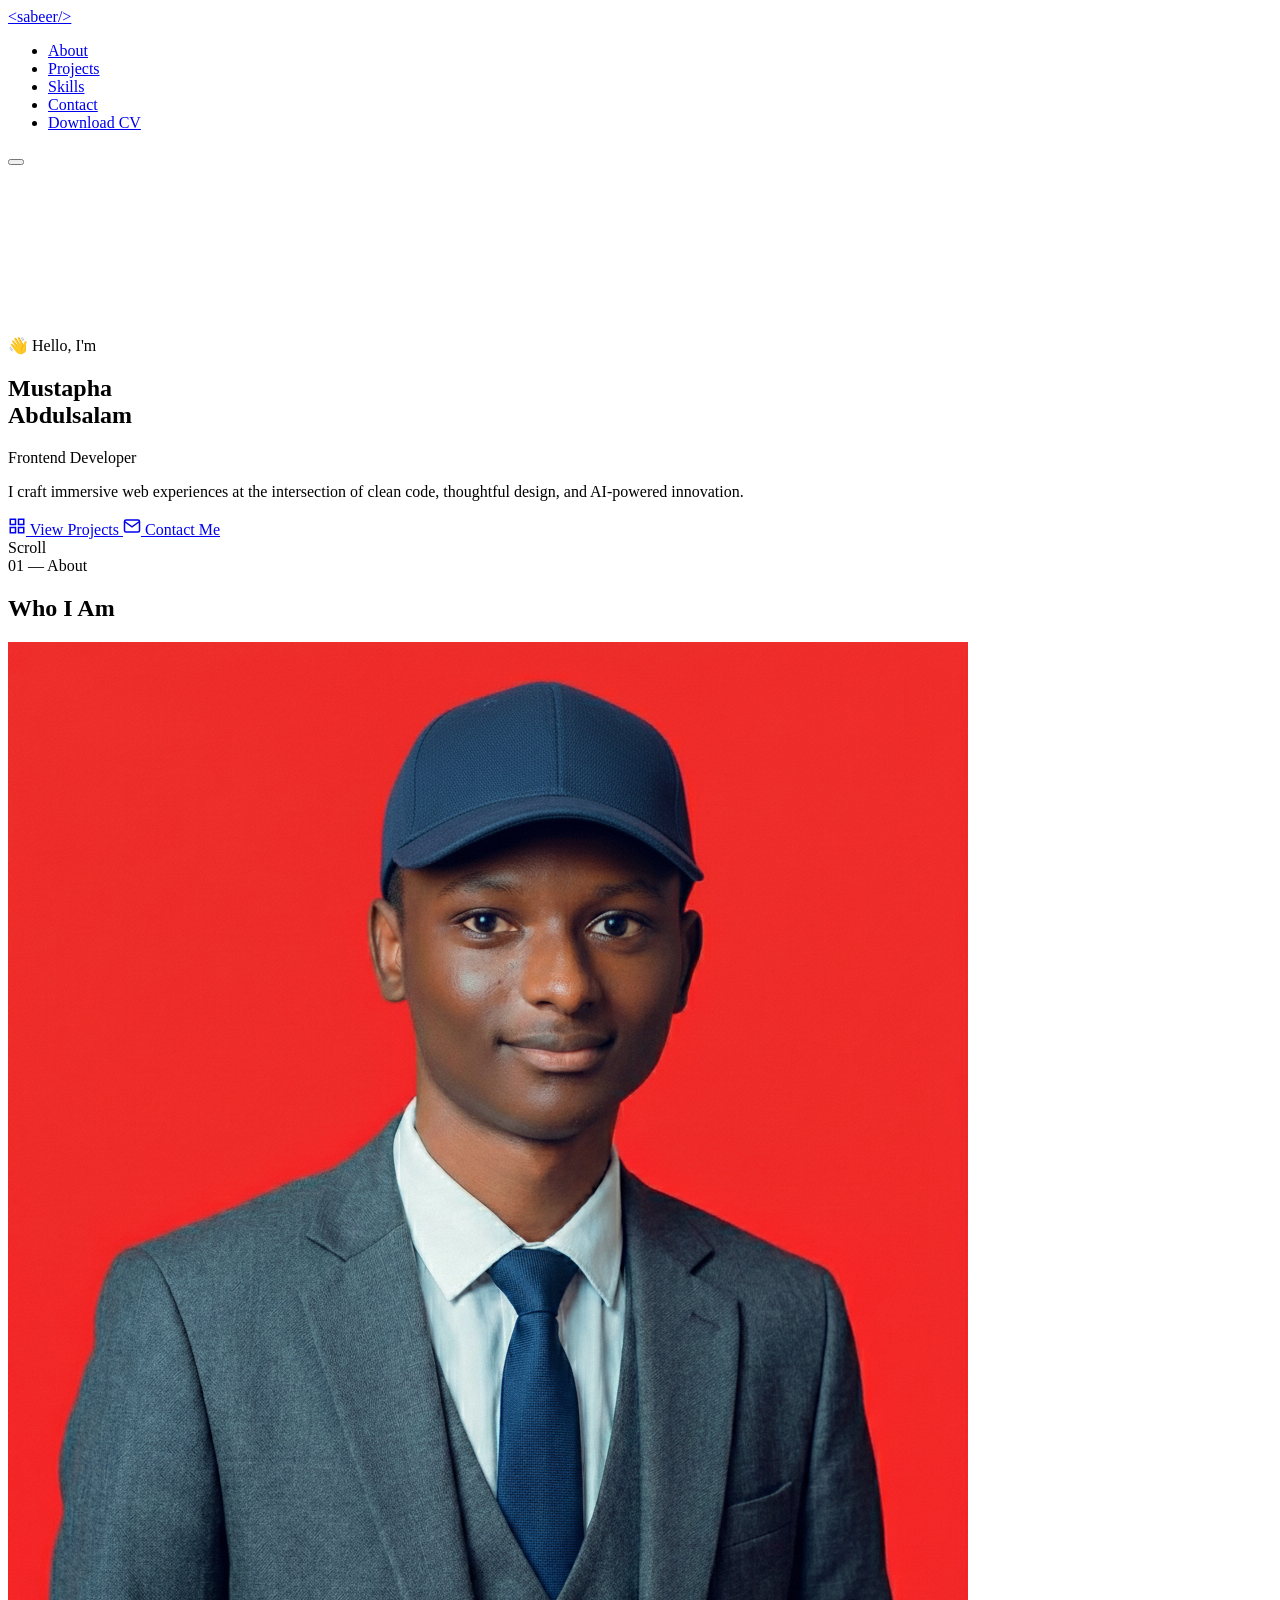
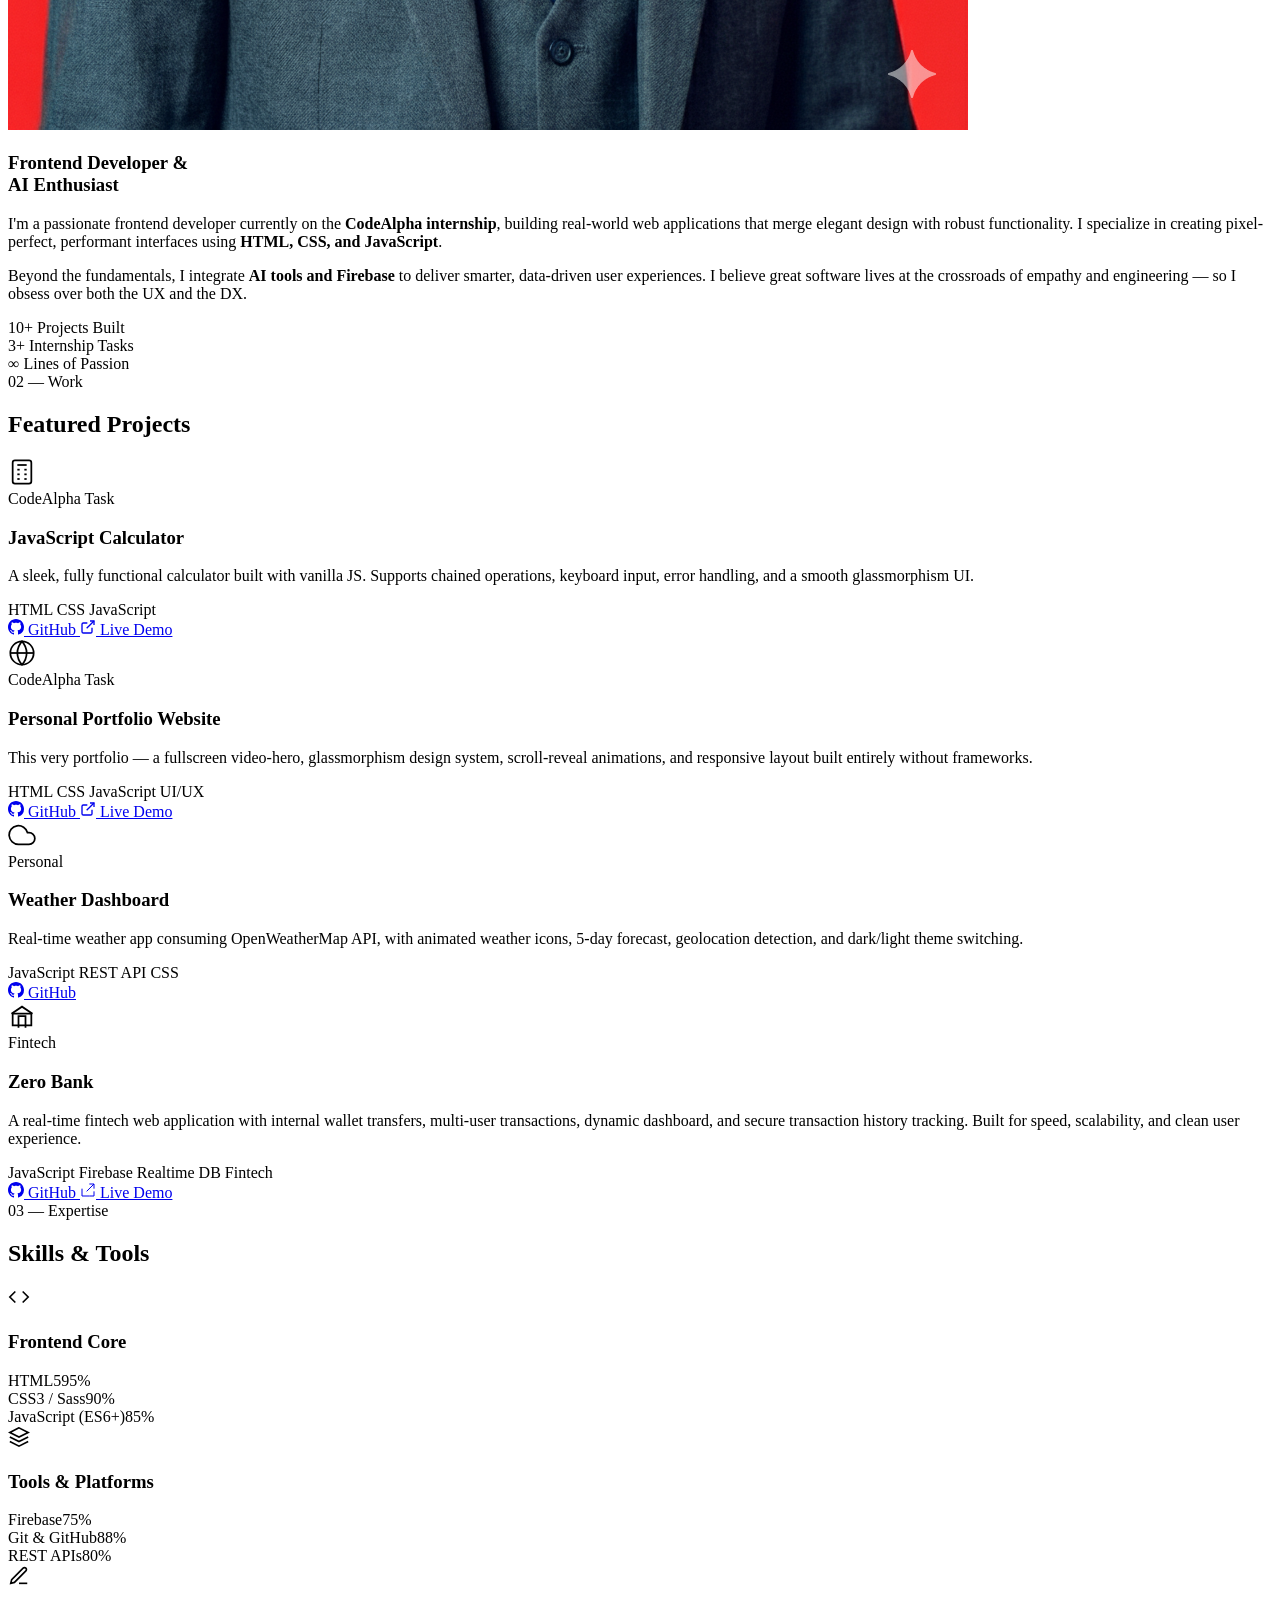
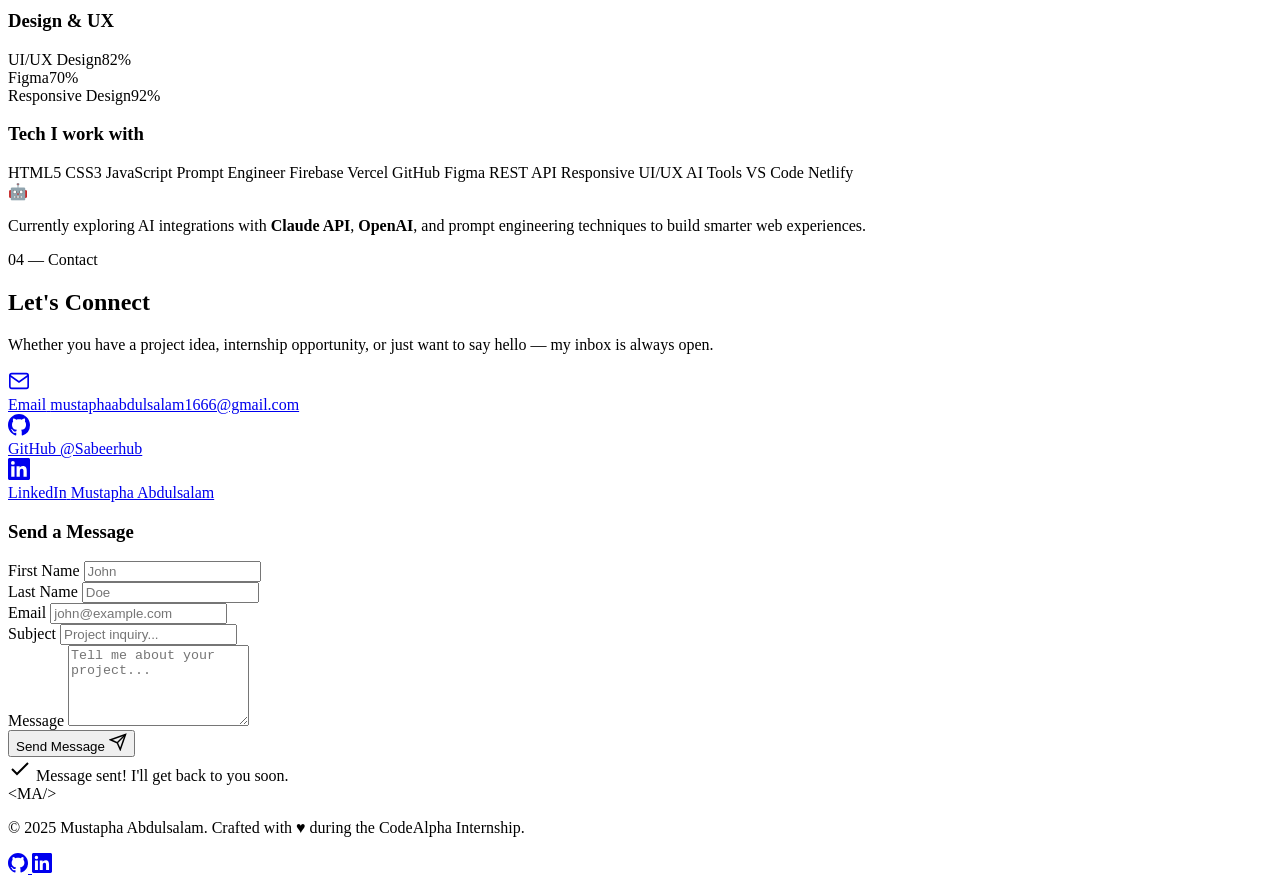
==== index.html @ e90ee11b "Rename index (1).html to index.html" ====
<!DOCTYPE html>
<html lang="en">
<head>
  <meta charset="UTF-8" />
  <meta name="viewport" content="width=device-width, initial-scale=1.0" />
  <title>Mustapha Abdulsalam — Frontend Developer</title>
  <meta name="description" content="Portfolio of Mustapha Abdulsalam, Frontend Developer specializing in modern web experiences and AI-powered tools." />
  <link rel="preconnect" href="https://fonts.googleapis.com" />
  <link rel="preconnect" href="https://fonts.gstatic.com" crossorigin />
  <link href="https://fonts.googleapis.com/css2?family=Syne:wght@400;600;700;800&family=DM+Sans:ital,opsz,wght@0,9..40,300;0,9..40,400;0,9..40,500;1,9..40,300&display=swap" rel="stylesheet" />
  <link rel="stylesheet" href="style.css" />
</head>
<body>

  <!-- ───────── NAVBAR ───────── -->
  <nav class="navbar" id="navbar">
    <div class="nav-container">
      <a href="#hero" class="nav-logo">
        <span class="logo-bracket">&lt;</span>sabeer<span class="logo-bracket">/&gt;</span>
      </a>
      <ul class="nav-links" id="navLinks">
        <li><a href="#about" class="nav-link">About</a></li>
        <li><a href="#projects" class="nav-link">Projects</a></li>
        <li><a href="#skills" class="nav-link">Skills</a></li>
        <li><a href="#contact" class="nav-link">Contact</a></li>
        <li>
          <a href="Mustapha_Abdulsalam_CV.pdf" download class="nav-cta">
            Download CV
          </a>
        </li>
      </ul>
      <button class="nav-toggle" id="navToggle" aria-label="Toggle menu">
        <span></span><span></span><span></span>
      </button>
    </div>
  </nav>

  <!-- ───────── HERO ───────── -->
  <section class="hero" id="hero">
    <div class="hero-video-wrap">
      <video
        class="hero-video"
        autoplay
        muted
        loop
        playsinline
        preload="metadata"
        poster="/img.jpg"
      >
        <!-- MP4 Video -->
        <source src="p1.mp4" type="video/mp4" />
      </video>
      <div class="hero-overlay"></div>
    </div>

    <div class="hero-content reveal">
      <p class="hero-eyebrow">👋 Hello, I'm</p>
      <h1 class="hero-name">
        Mustapha<br /><span class="hero-name-accent">Abdulsalam</span>
      </h1>
      <div class="hero-title-wrap">
        <span class="hero-title-line"></span>
        <p class="hero-title">Frontend Developer</p>
        <span class="hero-title-line"></span>
      </div>
      <p class="hero-intro">
        I craft immersive web experiences at the intersection of clean code,
        thoughtful design, and AI-powered innovation.
      </p>
      <div class="hero-cta-group">
        <a href="#projects" class="btn-glass">
          <span class="btn-glass-inner">
            <svg width="18" height="18" viewBox="0 0 24 24" fill="none" stroke="currentColor" stroke-width="2"><rect x="3" y="3" width="7" height="7"/><rect x="14" y="3" width="7" height="7"/><rect x="14" y="14" width="7" height="7"/><rect x="3" y="14" width="7" height="7"/></svg>
            View Projects
          </span>
        </a>
        <a href="#contact" class="btn-glass btn-glass--outline">
          <span class="btn-glass-inner">
            <svg width="18" height="18" viewBox="0 0 24 24" fill="none" stroke="currentColor" stroke-width="2"><path d="M4 4h16c1.1 0 2 .9 2 2v12c0 1.1-.9 2-2 2H4c-1.1 0-2-.9-2-2V6c0-1.1.9-2 2-2z"/><polyline points="22,6 12,13 2,6"/></svg>
            Contact Me
          </span>
        </a>
      </div>
      <div class="hero-scroll-hint">
        <span>Scroll</span>
        <div class="scroll-line"></div>
      </div>
    </div>
  </section>

  <!-- ───────── ABOUT ───────── -->
  <section class="section about" id="about">
    <div class="container">
      <div class="section-header reveal">
        <span class="section-tag">01 — About</span>
        <h2 class="section-title">Who I Am</h2>
      </div>
      <div class="about-grid">
        <div class="about-image-col reveal">
          <div class="about-img-frame">
   <div class="about-img-placeholder">
  <img src="/img.png" alt="Mustapha Abdulsalam" />
</div>
            <div class="about-img-border"></div>
            <div class="about-img-dot about-img-dot--1"></div>
            <div class="about-img-dot about-img-dot--2"></div>
          </div>
        </div>
        <div class="about-text-col reveal">
          <h3 class="about-heading">
            Frontend Developer &amp;<br />AI Enthusiast
          </h3>
          <p class="about-body">
            I'm a passionate frontend developer currently on the <strong>CodeAlpha internship</strong>,
            building real-world web applications that merge elegant design with
            robust functionality. I specialize in creating pixel-perfect,
            performant interfaces using <strong>HTML, CSS, and JavaScript</strong>.
          </p>
          <p class="about-body">
            Beyond the fundamentals, I integrate <strong>AI tools and Firebase</strong>
            to deliver smarter, data-driven user experiences. I believe great
            software lives at the crossroads of empathy and engineering — so I
            obsess over both the UX and the DX.
          </p>
          <div class="about-stats">
            <div class="about-stat glass-card">
              <span class="stat-num">10+</span>
              <span class="stat-label">Projects Built</span>
            </div>
            <div class="about-stat glass-card">
              <span class="stat-num">3+</span>
              <span class="stat-label">Internship Tasks</span>
            </div>
            <div class="about-stat glass-card">
              <span class="stat-num">∞</span>
              <span class="stat-label">Lines of Passion</span>
            </div>
          </div>
        </div>
      </div>
    </div>
  </section>

  <!-- ───────── PROJECTS ───────── -->
  <section class="section projects" id="projects">
    <div class="container">
      <div class="section-header reveal">
        <span class="section-tag">02 — Work</span>
        <h2 class="section-title">Featured Projects</h2>
      </div>
      <div class="projects-grid">

        <!-- Project 1: Calculator -->
        <article class="project-card glass-card reveal">
          <div class="project-card-top">
            <div class="project-icon-wrap">
              <svg width="28" height="28" viewBox="0 0 24 24" fill="none" stroke="currentColor" stroke-width="1.5"><rect x="4" y="2" width="16" height="20" rx="2"/><line x1="8" y1="6" x2="16" y2="6"/><line x1="8" y1="10" x2="10" y2="10"/><line x1="14" y1="10" x2="16" y2="10"/><line x1="8" y1="14" x2="10" y2="14"/><line x1="14" y1="14" x2="16" y2="14"/><line x1="8" y1="18" x2="10" y2="18"/><line x1="14" y1="18" x2="16" y2="18"/></svg>
            </div>
            <div class="project-badge">CodeAlpha Task</div>
          </div>
          <h3 class="project-title">JavaScript Calculator</h3>
          <p class="project-desc">
            A sleek, fully functional calculator built with vanilla JS. Supports
            chained operations, keyboard input, error handling, and a smooth
            glassmorphism UI.
          </p>
          <div class="project-tags">
            <span class="tag">HTML</span>
            <span class="tag">CSS</span>
            <span class="tag">JavaScript</span>
          </div>
          <div class="project-links">
            <a href="https://github.com/Sabeerhub/CodeAlpha_Calculator" target="_blank" rel="noopener" class="project-link">
              <svg width="16" height="16" viewBox="0 0 24 24" fill="currentColor"><path d="M12 0C5.37 0 0 5.37 0 12c0 5.31 3.435 9.795 8.205 11.385.6.105.825-.255.825-.57 0-.285-.015-1.23-.015-2.235-3.015.555-3.795-.735-4.035-1.41-.135-.345-.72-1.41-1.23-1.695-.42-.225-1.02-.78-.015-.795.945-.015 1.62.87 1.845 1.23 1.08 1.815 2.805 1.305 3.495.99.105-.78.42-1.305.765-1.605-2.67-.3-5.46-1.335-5.46-5.925 0-1.305.465-2.385 1.23-3.225-.12-.3-.54-1.53.12-3.18 0 0 1.005-.315 3.3 1.23.96-.27 1.98-.405 3-.405s2.04.135 3 .405c2.295-1.56 3.3-1.23 3.3-1.23.66 1.65.24 2.88.12 3.18.765.84 1.23 1.905 1.23 3.225 0 4.605-2.805 5.625-5.475 5.925.435.375.81 1.095.81 2.22 0 1.605-.015 2.895-.015 3.3 0 .315.225.69.825.57A12.02 12.02 0 0 0 24 12c0-6.63-5.37-12-12-12z"/></svg>
              GitHub
            </a>
            <a href="#" class="project-link project-link--demo">
              <svg width="16" height="16" viewBox="0 0 24 24" fill="none" stroke="currentColor" stroke-width="2"><path d="M18 13v6a2 2 0 0 1-2 2H5a2 2 0 0 1-2-2V8a2 2 0 0 1 2-2h6"/><polyline points="15 3 21 3 21 9"/><line x1="10" y1="14" x2="21" y2="3"/></svg>
              Live Demo
            </a>
          </div>
        </article>

        <!-- Project 2: Portfolio -->
        <article class="project-card glass-card reveal">
          <div class="project-card-top">
            <div class="project-icon-wrap">
              <svg width="28" height="28" viewBox="0 0 24 24" fill="none" stroke="currentColor" stroke-width="1.5"><circle cx="12" cy="12" r="10"/><line x1="2" y1="12" x2="22" y2="12"/><path d="M12 2a15.3 15.3 0 0 1 4 10 15.3 15.3 0 0 1-4 10 15.3 15.3 0 0 1-4-10 15.3 15.3 0 0 1 4-10z"/></svg>
            </div>
            <div class="project-badge project-badge--blue">CodeAlpha Task</div>
          </div>
          <h3 class="project-title">Personal Portfolio Website</h3>
          <p class="project-desc">
            This very portfolio — a fullscreen video-hero, glassmorphism design
            system, scroll-reveal animations, and responsive layout built
            entirely without frameworks.
          </p>
          <div class="project-tags">
            <span class="tag">HTML</span>
            <span class="tag">CSS</span>
            <span class="tag">JavaScript</span>
            <span class="tag">UI/UX</span>
          </div>
          <div class="project-links">
            <a href="https://github.com/MustaphaAbdulsalam/CodeAlpha_Portfolio" target="_blank" rel="noopener" class="project-link">
              <svg width="16" height="16" viewBox="0 0 24 24" fill="currentColor"><path d="M12 0C5.37 0 0 5.37 0 12c0 5.31 3.435 9.795 8.205 11.385.6.105.825-.255.825-.57 0-.285-.015-1.23-.015-2.235-3.015.555-3.795-.735-4.035-1.41-.135-.345-.72-1.41-1.23-1.695-.42-.225-1.02-.78-.015-.795.945-.015 1.62.87 1.845 1.23 1.08 1.815 2.805 1.305 3.495.99.105-.78.42-1.305.765-1.605-2.67-.3-5.46-1.335-5.46-5.925 0-1.305.465-2.385 1.23-3.225-.12-.3-.54-1.53.12-3.18 0 0 1.005-.315 3.3 1.23.96-.27 1.98-.405 3-.405s2.04.135 3 .405c2.295-1.56 3.3-1.23 3.3-1.23.66 1.65.24 2.88.12 3.18.765.84 1.23 1.905 1.23 3.225 0 4.605-2.805 5.625-5.475 5.925.435.375.81 1.095.81 2.22 0 1.605-.015 2.895-.015 3.3 0 .315.225.69.825.57A12.02 12.02 0 0 0 24 12c0-6.63-5.37-12-12-12z"/></svg>
              GitHub
            </a>
            <a href="#" class="project-link project-link--demo">
              <svg width="16" height="16" viewBox="0 0 24 24" fill="none" stroke="currentColor" stroke-width="2"><path d="M18 13v6a2 2 0 0 1-2 2H5a2 2 0 0 1-2-2V8a2 2 0 0 1 2-2h6"/><polyline points="15 3 21 3 21 9"/><line x1="10" y1="14" x2="21" y2="3"/></svg>
              Live Demo
            </a>
          </div>
        </article>

        <!-- Project 4: Weather Dashboard -->
        <article class="project-card glass-card reveal">
          <div class="project-card-top">
            <div class="project-icon-wrap">
              <svg width="28" height="28" viewBox="0 0 24 24" fill="none" stroke="currentColor" stroke-width="1.5"><path d="M18 10h-1.26A8 8 0 1 0 9 20h9a5 5 0 0 0 0-10z"/></svg>
            </div>
            <div class="project-badge project-badge--purple">Personal</div>
          </div>
          <h3 class="project-title">Weather Dashboard</h3>
          <p class="project-desc">
            Real-time weather app consuming OpenWeatherMap API, with animated
            weather icons, 5-day forecast, geolocation detection, and dark/light
            theme switching.
          </p>
          <div class="project-tags">
            <span class="tag">JavaScript</span>
            <span class="tag">REST API</span>
            <span class="tag">CSS</span>
          </div>
          <div class="project-links">
            <a href="https://github.com/MustaphaAbdulsalam" target="_blank" rel="noopener" class="project-link">
              <svg width="16" height="16" viewBox="0 0 24 24" fill="currentColor"><path d="M12 0C5.37 0 0 5.37 0 12c0 5.31 3.435 9.795 8.205 11.385.6.105.825-.255.825-.57 0-.285-.015-1.23-.015-2.235-3.015.555-3.795-.735-4.035-1.41-.135-.345-.72-1.41-1.23-1.695-.42-.225-1.02-.78-.015-.795.945-.015 1.62.87 1.845 1.23 1.08 1.815 2.805 1.305 3.495.99.105-.78.42-1.305.765-1.605-2.67-.3-5.46-1.335-5.46-5.925 0-1.305.465-2.385 1.23-3.225-.12-.3-.54-1.53.12-3.18 0 0 1.005-.315 3.3 1.23.96-.27 1.98-.405 3-.405s2.04.135 3 .405c2.295-1.56 3.3-1.23 3.3-1.23.66 1.65.24 2.88.12 3.18.765.84 1.23 1.905 1.23 3.225 0 4.605-2.805 5.625-5.475 5.925.435.375.81 1.095.81 2.22 0 1.605-.015 2.895-.015 3.3 0 .315.225.69.825.57A12.02 12.02 0 0 0 24 12c0-6.63-5.37-12-12-12z"/></svg>
              GitHub
            </a>
          </div>
        </article>
<article class="project-card glass-card reveal">
  <div class="project-card-top">
    <div class="project-icon-wrap">
      <!-- Bank / Wallet Icon -->
      <svg width="28" height="28" viewBox="0 0 24 24" fill="none" stroke="currentColor" stroke-width="1.5">
        <path d="M3 10l9-6 9 6"></path>
        <path d="M4 10h16v10H4z"></path>
        <path d="M9 22V12h6v10"></path>
      </svg>
    </div>
    <div class="project-badge project-badge--green">Fintech</div>
  </div>

  <h3 class="project-title">Zero Bank</h3>

  <p class="project-desc">
    A real-time fintech web application with internal wallet transfers,
    multi-user transactions, dynamic dashboard, and secure transaction
    history tracking. Built for speed, scalability, and clean user experience.
  </p>

  <div class="project-tags">
    <span class="tag">JavaScript</span>
    <span class="tag">Firebase</span>
    <span class="tag">Realtime DB</span>
    <span class="tag">Fintech</span>
  </div>

  <div class="project-links">
    <a href="https://github.com/" target="_blank" rel="noopener" class="project-link">
      <svg width="16" height="16" viewBox="0 0 24 24" fill="currentColor">
        <path d="M12 0C5.37 0 0 5.37 0 12c0 5.31 3.435 9.795 8.205 11.385.6.105.825-.255.825-.57 0-.285-.015-1.23-.015-2.235-3.015.555-3.795-.735-4.035-1.41-.135-.345-.72-1.41-1.23-1.695-.42-.225-1.02-.78-.015-.795.945-.015 1.62.87 1.845 1.23 1.08 1.815 2.805 1.305 3.495.99.105-.78.42-1.305.765-1.605-2.67-.3-5.46-1.335-5.46-5.925 0-1.305.465-2.385 1.23-3.225-.12-.3-.54-1.53.12-3.18 0 0 1.005-.315 3.3 1.23.96-.27 1.98-.405 3-.405s2.04.135 3 .405c2.295-1.56 3.3-1.23 3.3-1.23.66 1.65.24 2.88.12 3.18.765.84 1.23 1.905 1.23 3.225 0 4.605-2.805 5.625-5.475 5.925.435.375.81 1.095.81 2.22 0 1.605-.015 2.895-.015 3.3 0 .315.225.69.825.57A12.02 12.02 0 0 0 24 12c0-6.63-5.37-12-12-12z"/>
      </svg>
      GitHub
    </a>

    <!-- Optional Live Demo -->
    <a href="#" class="project-link">
      <svg width="16" height="16" viewBox="0 0 24 24" fill="none" stroke="currentColor" stroke-width="1.5">
        <path d="M14 3h7v7"></path>
        <path d="M10 14L21 3"></path>
        <path d="M21 14v7h-7"></path>
        <path d="M3 10v11h11"></path>
      </svg>
      Live Demo
    </a>
  </div>
</article>
      </div>
    </div>
  </section>

  <!-- ───────── SKILLS ───────── -->
  <section class="section skills" id="skills">
    <div class="container">
      <div class="section-header reveal">
        <span class="section-tag">03 — Expertise</span>
        <h2 class="section-title">Skills &amp; Tools</h2>
      </div>
      <div class="skills-layout">
        <div class="skills-categories reveal">

          <div class="skill-category glass-card">
            <div class="skill-cat-header">
              <div class="skill-cat-icon">
                <svg width="22" height="22" viewBox="0 0 24 24" fill="none" stroke="currentColor" stroke-width="1.8"><polyline points="16 18 22 12 16 6"/><polyline points="8 6 2 12 8 18"/></svg>
              </div>
              <h3 class="skill-cat-title">Frontend Core</h3>
            </div>
            <div class="skill-bars">
              <div class="skill-bar-item">
                <div class="skill-bar-label"><span>HTML5</span><span>95%</span></div>
                <div class="skill-bar-track"><div class="skill-bar-fill" data-width="95"></div></div>
              </div>
              <div class="skill-bar-item">
                <div class="skill-bar-label"><span>CSS3 / Sass</span><span>90%</span></div>
                <div class="skill-bar-track"><div class="skill-bar-fill" data-width="90"></div></div>
              </div>
              <div class="skill-bar-item">
                <div class="skill-bar-label"><span>JavaScript (ES6+)</span><span>85%</span></div>
                <div class="skill-bar-track"><div class="skill-bar-fill" data-width="85"></div></div>
              </div>
            </div>
          </div>

          <div class="skill-category glass-card">
            <div class="skill-cat-header">
              <div class="skill-cat-icon">
                <svg width="22" height="22" viewBox="0 0 24 24" fill="none" stroke="currentColor" stroke-width="1.8"><path d="M12 2L2 7l10 5 10-5-10-5z"/><path d="M2 17l10 5 10-5"/><path d="M2 12l10 5 10-5"/></svg>
              </div>
              <h3 class="skill-cat-title">Tools &amp; Platforms</h3>
            </div>
            <div class="skill-bars">
              <div class="skill-bar-item">
                <div class="skill-bar-label"><span>Firebase</span><span>75%</span></div>
                <div class="skill-bar-track"><div class="skill-bar-fill" data-width="75"></div></div>
              </div>
              <div class="skill-bar-item">
                <div class="skill-bar-label"><span>Git &amp; GitHub</span><span>88%</span></div>
                <div class="skill-bar-track"><div class="skill-bar-fill" data-width="88"></div></div>
              </div>
              <div class="skill-bar-item">
                <div class="skill-bar-label"><span>REST APIs</span><span>80%</span></div>
                <div class="skill-bar-track"><div class="skill-bar-fill" data-width="80"></div></div>
              </div>
            </div>
          </div>

          <div class="skill-category glass-card">
            <div class="skill-cat-header">
              <div class="skill-cat-icon">
                <svg width="22" height="22" viewBox="0 0 24 24" fill="none" stroke="currentColor" stroke-width="1.8"><path d="M12 20h9"/><path d="M16.5 3.5a2.121 2.121 0 0 1 3 3L7 19l-4 1 1-4L16.5 3.5z"/></svg>
              </div>
              <h3 class="skill-cat-title">Design &amp; UX</h3>
            </div>
            <div class="skill-bars">
              <div class="skill-bar-item">
                <div class="skill-bar-label"><span>UI/UX Design</span><span>82%</span></div>
                <div class="skill-bar-track"><div class="skill-bar-fill" data-width="82"></div></div>
              </div>
              <div class="skill-bar-item">
                <div class="skill-bar-label"><span>Figma</span><span>70%</span></div>
                <div class="skill-bar-track"><div class="skill-bar-fill" data-width="70"></div></div>
              </div>
              <div class="skill-bar-item">
                <div class="skill-bar-label"><span>Responsive Design</span><span>92%</span></div>
                <div class="skill-bar-track"><div class="skill-bar-fill" data-width="92"></div></div>
              </div>
            </div>
          </div>

        </div>

        <div class="skills-badges-col reveal">
          <h3 class="skills-badges-title">Tech I work with</h3>
          <div class="skills-badges">
            <span class="skill-badge">HTML5</span>
            <span class="skill-badge">CSS3</span>
            <span class="skill-badge">JavaScript</span>
            <span class="skill-badge">Prompt Engineer</span>
            <span class="skill-badge">Firebase</span>
            <span class="skill-badge">Vercel</span>
            <span class="skill-badge">GitHub</span>
            <span class="skill-badge">Figma</span>
            <span class="skill-badge">REST API</span>
            <span class="skill-badge">Responsive</span>
            <span class="skill-badge">UI/UX</span>
            <span class="skill-badge">AI Tools</span>
            <span class="skill-badge">VS Code</span>
            <span class="skill-badge">Netlify</span>
          </div>
          <div class="skills-note glass-card">
            <div class="skills-note-icon">🤖</div>
            <p>Currently exploring AI integrations with <strong>Claude API</strong>, <strong>OpenAI</strong>, and prompt engineering techniques to build smarter web experiences.</p>
          </div>
        </div>
      </div>
    </div>
  </section>

  <!-- ───────── CONTACT ───────── -->
  <section class="section contact" id="contact">
    <div class="container">
      <div class="section-header reveal">
        <span class="section-tag">04 — Contact</span>
        <h2 class="section-title">Let's Connect</h2>
      </div>
      <div class="contact-grid">

        <div class="contact-info reveal">
          <p class="contact-intro">
            Whether you have a project idea, internship opportunity, or just
            want to say hello — my inbox is always open.
          </p>
          <div class="contact-items">
            <a href="mailto:mustaphaabdulsalam@gmail.com" class="contact-item glass-card">
              <div class="contact-item-icon">
                <svg width="22" height="22" viewBox="0 0 24 24" fill="none" stroke="currentColor" stroke-width="1.8"><path d="M4 4h16c1.1 0 2 .9 2 2v12c0 1.1-.9 2-2 2H4c-1.1 0-2-.9-2-2V6c0-1.1.9-2 2-2z"/><polyline points="22,6 12,13 2,6"/></svg>
              </div>
              <div class="contact-item-text">
                <span class="contact-item-label">Email</span>
                <span class="contact-item-value">mustaphaabdulsalam1666@gmail.com</span>
              </div>
            </a>
            <a href="https://github.com/Sabeerhub" target="_blank" rel="noopener" class="contact-item glass-card">
              <div class="contact-item-icon">
                <svg width="22" height="22" viewBox="0 0 24 24" fill="currentColor"><path d="M12 0C5.37 0 0 5.37 0 12c0 5.31 3.435 9.795 8.205 11.385.6.105.825-.255.825-.57 0-.285-.015-1.23-.015-2.235-3.015.555-3.795-.735-4.035-1.41-.135-.345-.72-1.41-1.23-1.695-.42-.225-1.02-.78-.015-.795.945-.015 1.62.87 1.845 1.23 1.08 1.815 2.805 1.305 3.495.99.105-.78.42-1.305.765-1.605-2.67-.3-5.46-1.335-5.46-5.925 0-1.305.465-2.385 1.23-3.225-.12-.3-.54-1.53.12-3.18 0 0 1.005-.315 3.3 1.23.96-.27 1.98-.405 3-.405s2.04.135 3 .405c2.295-1.56 3.3-1.23 3.3-1.23.66 1.65.24 2.88.12 3.18.765.84 1.23 1.905 1.23 3.225 0 4.605-2.805 5.625-5.475 5.925.435.375.81 1.095.81 2.22 0 1.605-.015 2.895-.015 3.3 0 .315.225.69.825.57A12.02 12.02 0 0 0 24 12c0-6.63-5.37-12-12-12z"/></svg>
              </div>
              <div class="contact-item-text">
                <span class="contact-item-label">GitHub</span>
                <span class="contact-item-value">@Sabeerhub</span>
              </div>
            </a>
            <a href="https://linkedin.com/in/masabeer" target="_blank" rel="noopener" class="contact-item glass-card">
              <div class="contact-item-icon">
                <svg width="22" height="22" viewBox="0 0 24 24" fill="currentColor"><path d="M20.447 20.452h-3.554v-5.569c0-1.328-.027-3.037-1.852-3.037-1.853 0-2.136 1.445-2.136 2.939v5.667H9.351V9h3.414v1.561h.046c.477-.9 1.637-1.85 3.37-1.85 3.601 0 4.267 2.37 4.267 5.455v6.286zM5.337 7.433a2.062 2.062 0 0 1-2.063-2.065 2.064 2.064 0 1 1 2.063 2.065zm1.782 13.019H3.555V9h3.564v11.452zM22.225 0H1.771C.792 0 0 .774 0 1.729v20.542C0 23.227.792 24 1.771 24h20.451C23.2 24 24 23.227 24 22.271V1.729C24 .774 23.2 0 22.222 0h.003z"/></svg>
              </div>
              <div class="contact-item-text">
                <span class="contact-item-label">LinkedIn</span>
                <span class="contact-item-value">Mustapha Abdulsalam</span>
              </div>
            </a>
          </div>
        </div>

        <div class="contact-form-wrap reveal">
          <div class="contact-form-card glass-card">
            <h3 class="form-title">Send a Message</h3>
            <div class="contact-form" id="contactForm">
              <div class="form-row">
                <div class="form-group">
                  <label class="form-label" for="fname">First Name</label>
                  <input type="text" id="fname" class="form-input" placeholder="John" autocomplete="given-name" />
                </div>
                <div class="form-group">
                  <label class="form-label" for="lname">Last Name</label>
                  <input type="text" id="lname" class="form-input" placeholder="Doe" autocomplete="family-name" />
                </div>
              </div>
              <div class="form-group">
                <label class="form-label" for="email">Email</label>
                <input type="email" id="email" class="form-input" placeholder="john@example.com" autocomplete="email" />
              </div>
              <div class="form-group">
                <label class="form-label" for="subject">Subject</label>
                <input type="text" id="subject" class="form-input" placeholder="Project inquiry..." />
              </div>
              <div class="form-group">
                <label class="form-label" for="message">Message</label>
                <textarea id="message" class="form-input form-textarea" rows="5" placeholder="Tell me about your project..."></textarea>
              </div>
              <button type="button" class="form-submit" id="formSubmit">
                <span class="form-submit-text">Send Message</span>
                <svg width="18" height="18" viewBox="0 0 24 24" fill="none" stroke="currentColor" stroke-width="2"><line x1="22" y1="2" x2="11" y2="13"/><polygon points="22 2 15 22 11 13 2 9 22 2"/></svg>
              </button>
              <div class="form-success" id="formSuccess">
                <svg width="24" height="24" viewBox="0 0 24 24" fill="none" stroke="currentColor" stroke-width="2"><polyline points="20 6 9 17 4 12"/></svg>
                Message sent! I'll get back to you soon.
              </div>
            </div>
          </div>
        </div>

      </div>
    </div>
  </section>

  <!-- ───────── FOOTER ───────── -->
  <footer class="footer">
    <div class="container">
      <div class="footer-inner">
        <div class="footer-logo">
          <span class="logo-bracket">&lt;</span>MA<span class="logo-bracket">/&gt;</span>
        </div>
        <p class="footer-copy">
          © 2025 Mustapha Abdulsalam. Crafted with ♥ during the CodeAlpha Internship.
        </p>
        <div class="footer-links">
          <a href="https://github.com/MustaphaAbdulsalam" target="_blank" rel="noopener" aria-label="GitHub">
            <svg width="20" height="20" viewBox="0 0 24 24" fill="currentColor"><path d="M12 0C5.37 0 0 5.37 0 12c0 5.31 3.435 9.795 8.205 11.385.6.105.825-.255.825-.57 0-.285-.015-1.23-.015-2.235-3.015.555-3.795-.735-4.035-1.41-.135-.345-.72-1.41-1.23-1.695-.42-.225-1.02-.78-.015-.795.945-.015 1.62.87 1.845 1.23 1.08 1.815 2.805 1.305 3.495.99.105-.78.42-1.305.765-1.605-2.67-.3-5.46-1.335-5.46-5.925 0-1.305.465-2.385 1.23-3.225-.12-.3-.54-1.53.12-3.18 0 0 1.005-.315 3.3 1.23.96-.27 1.98-.405 3-.405s2.04.135 3 .405c2.295-1.56 3.3-1.23 3.3-1.23.66 1.65.24 2.88.12 3.18.765.84 1.23 1.905 1.23 3.225 0 4.605-2.805 5.625-5.475 5.925.435.375.81 1.095.81 2.22 0 1.605-.015 2.895-.015 3.3 0 .315.225.69.825.57A12.02 12.02 0 0 0 24 12c0-6.63-5.37-12-12-12z"/></svg>
          </a>
          <a href="https://linkedin.com/in/mustapha-abdulsalam" target="_blank" rel="noopener" aria-label="LinkedIn">
            <svg width="20" height="20" viewBox="0 0 24 24" fill="currentColor"><path d="M20.447 20.452h-3.554v-5.569c0-1.328-.027-3.037-1.852-3.037-1.853 0-2.136 1.445-2.136 2.939v5.667H9.351V9h3.414v1.561h.046c.477-.9 1.637-1.85 3.37-1.85 3.601 0 4.267 2.37 4.267 5.455v6.286zM5.337 7.433a2.062 2.062 0 0 1-2.063-2.065 2.064 2.064 0 1 1 2.063 2.065zm1.782 13.019H3.555V9h3.564v11.452zM22.225 0H1.771C.792 0 0 .774 0 1.729v20.542C0 23.227.792 24 1.771 24h20.451C23.2 24 24 23.227 24 22.271V1.729C24 .774 23.2 0 22.222 0h.003z"/></svg>
          </a>
        </div>
      </div>
    </div>
  </footer>

  <script src="script.js"></script>
</body>
</html>
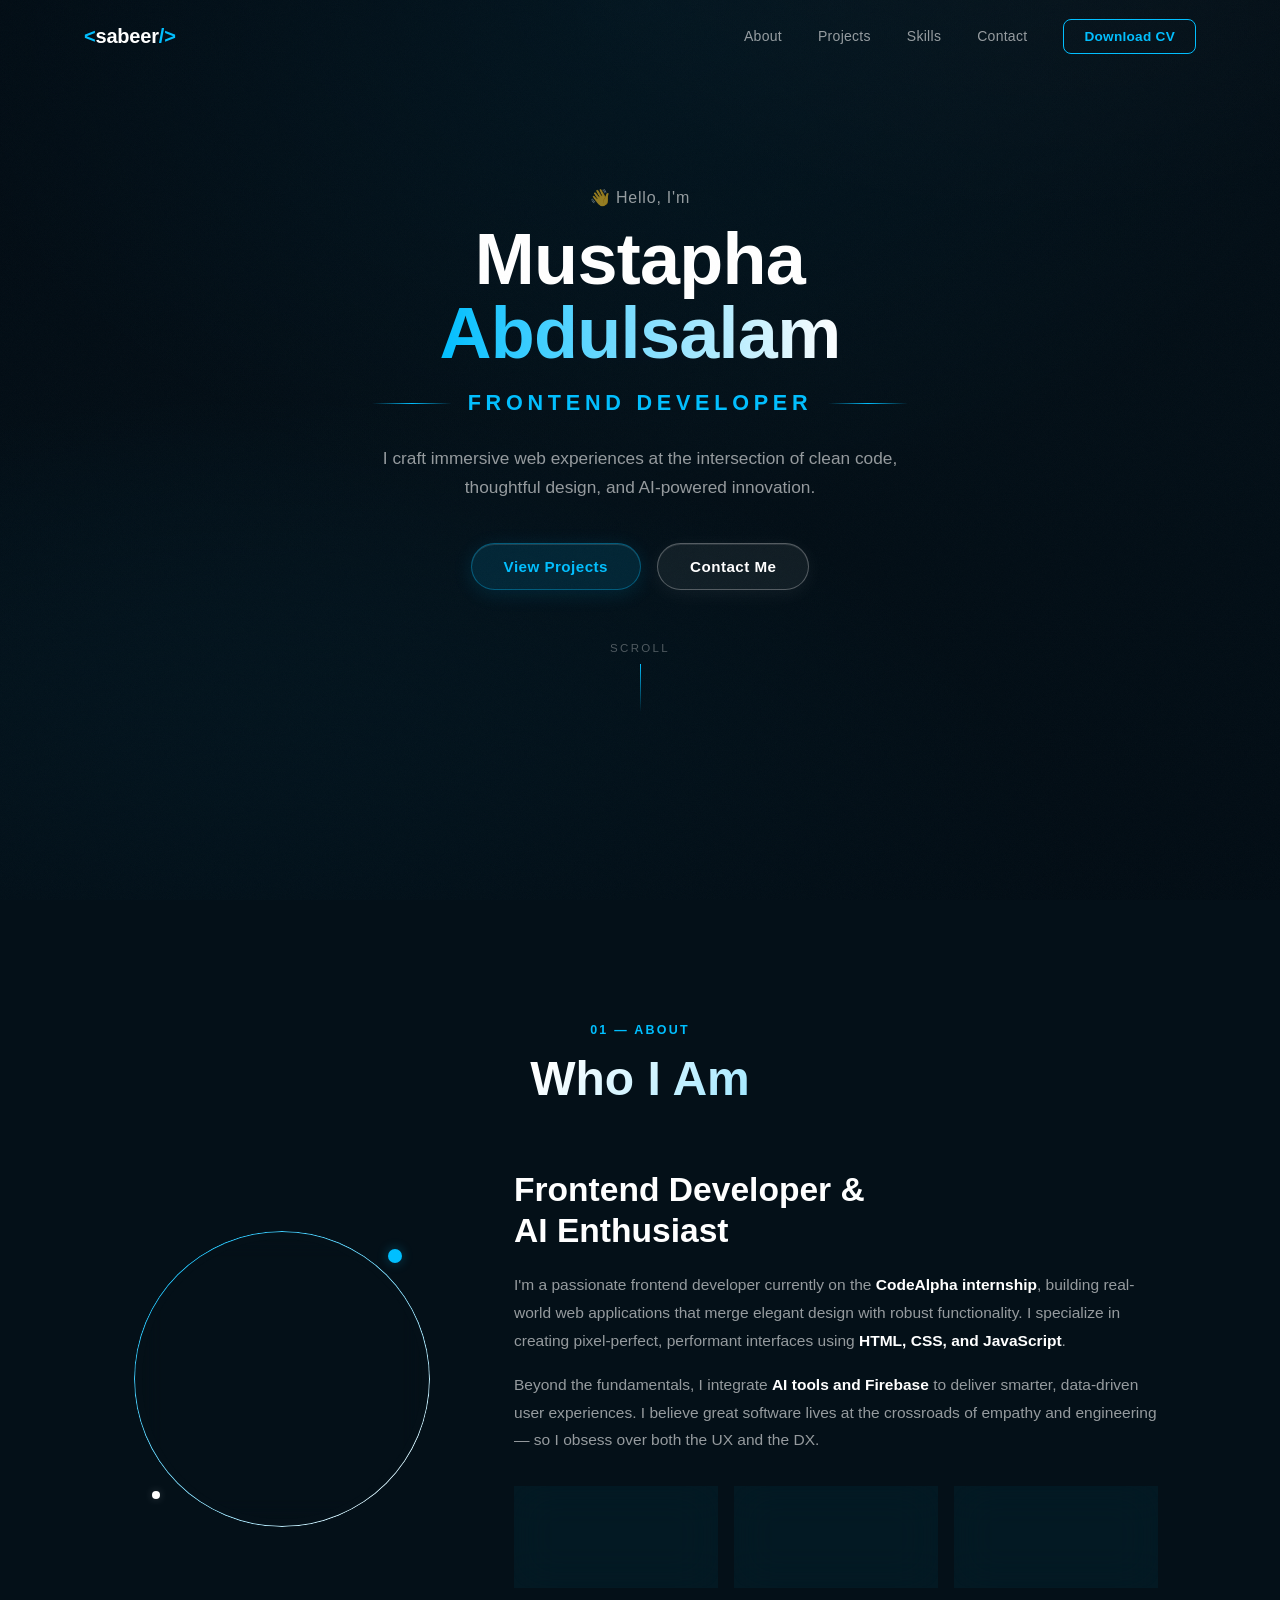
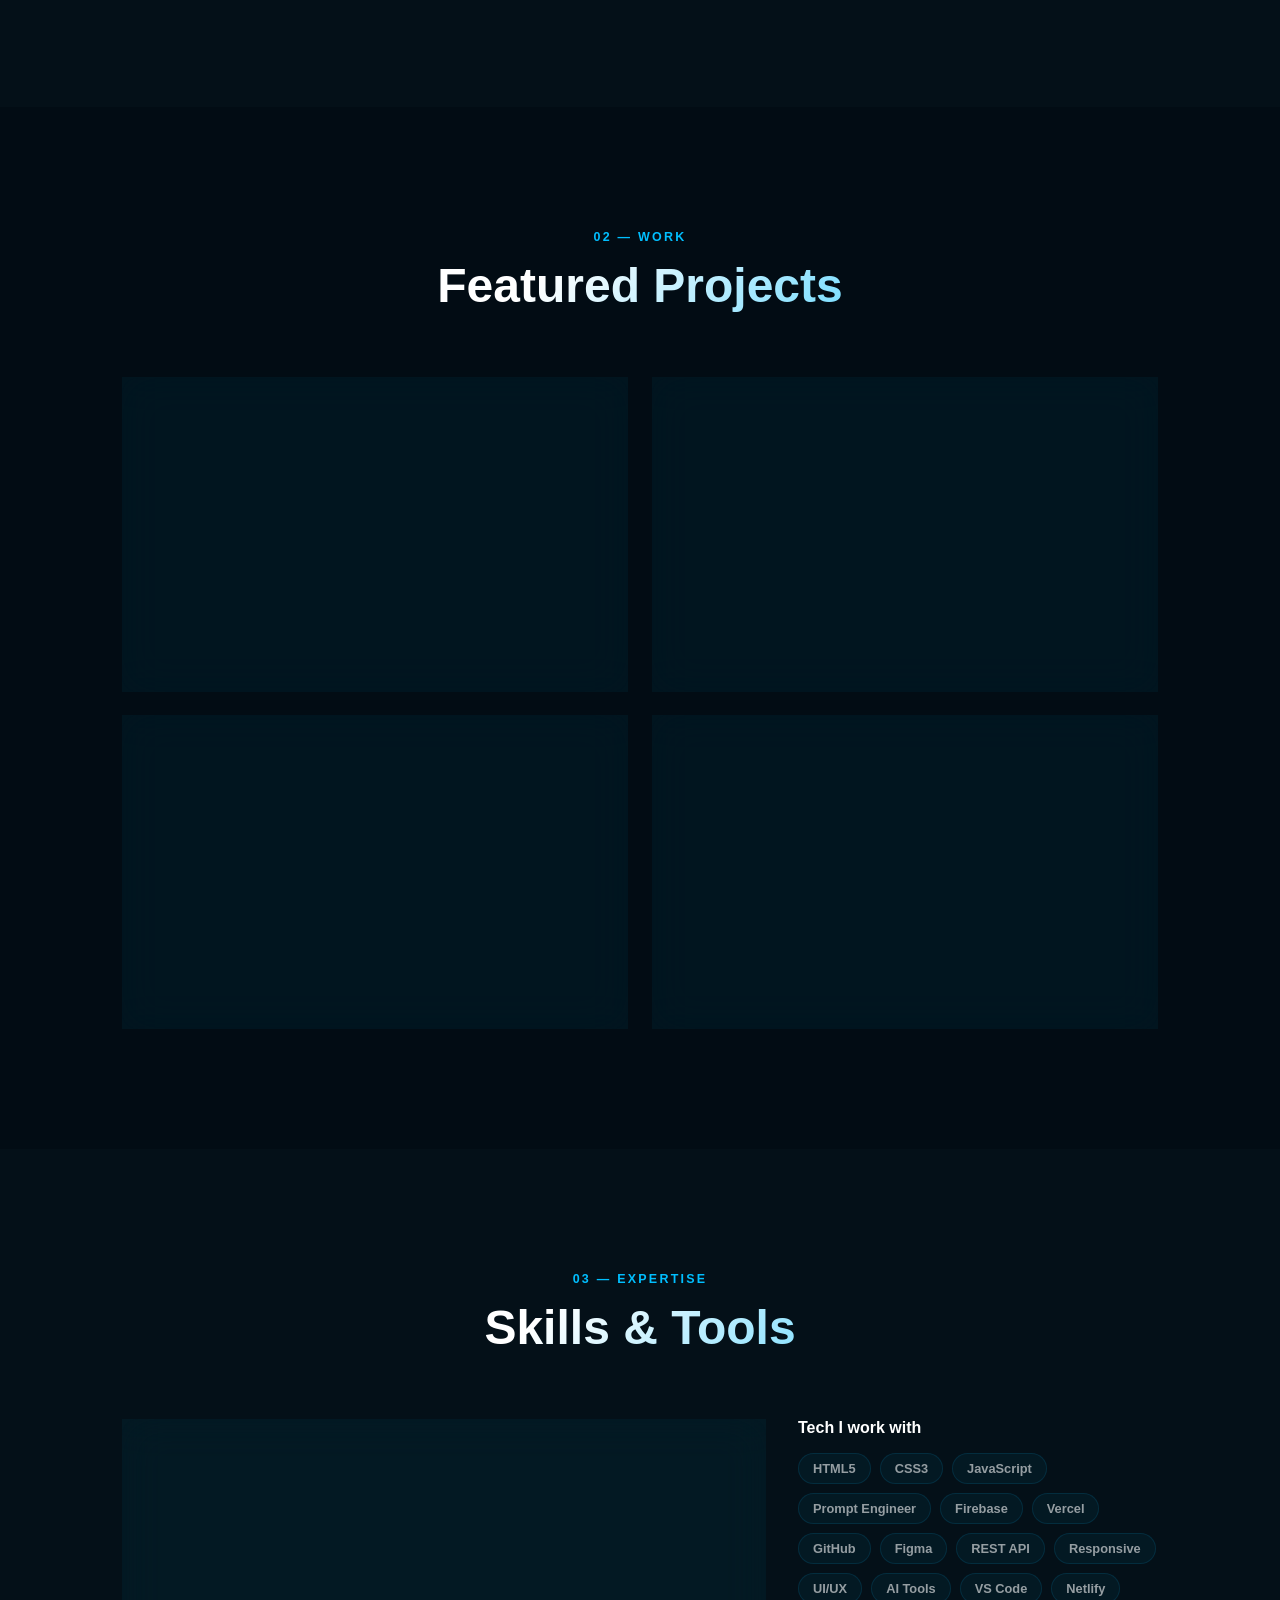
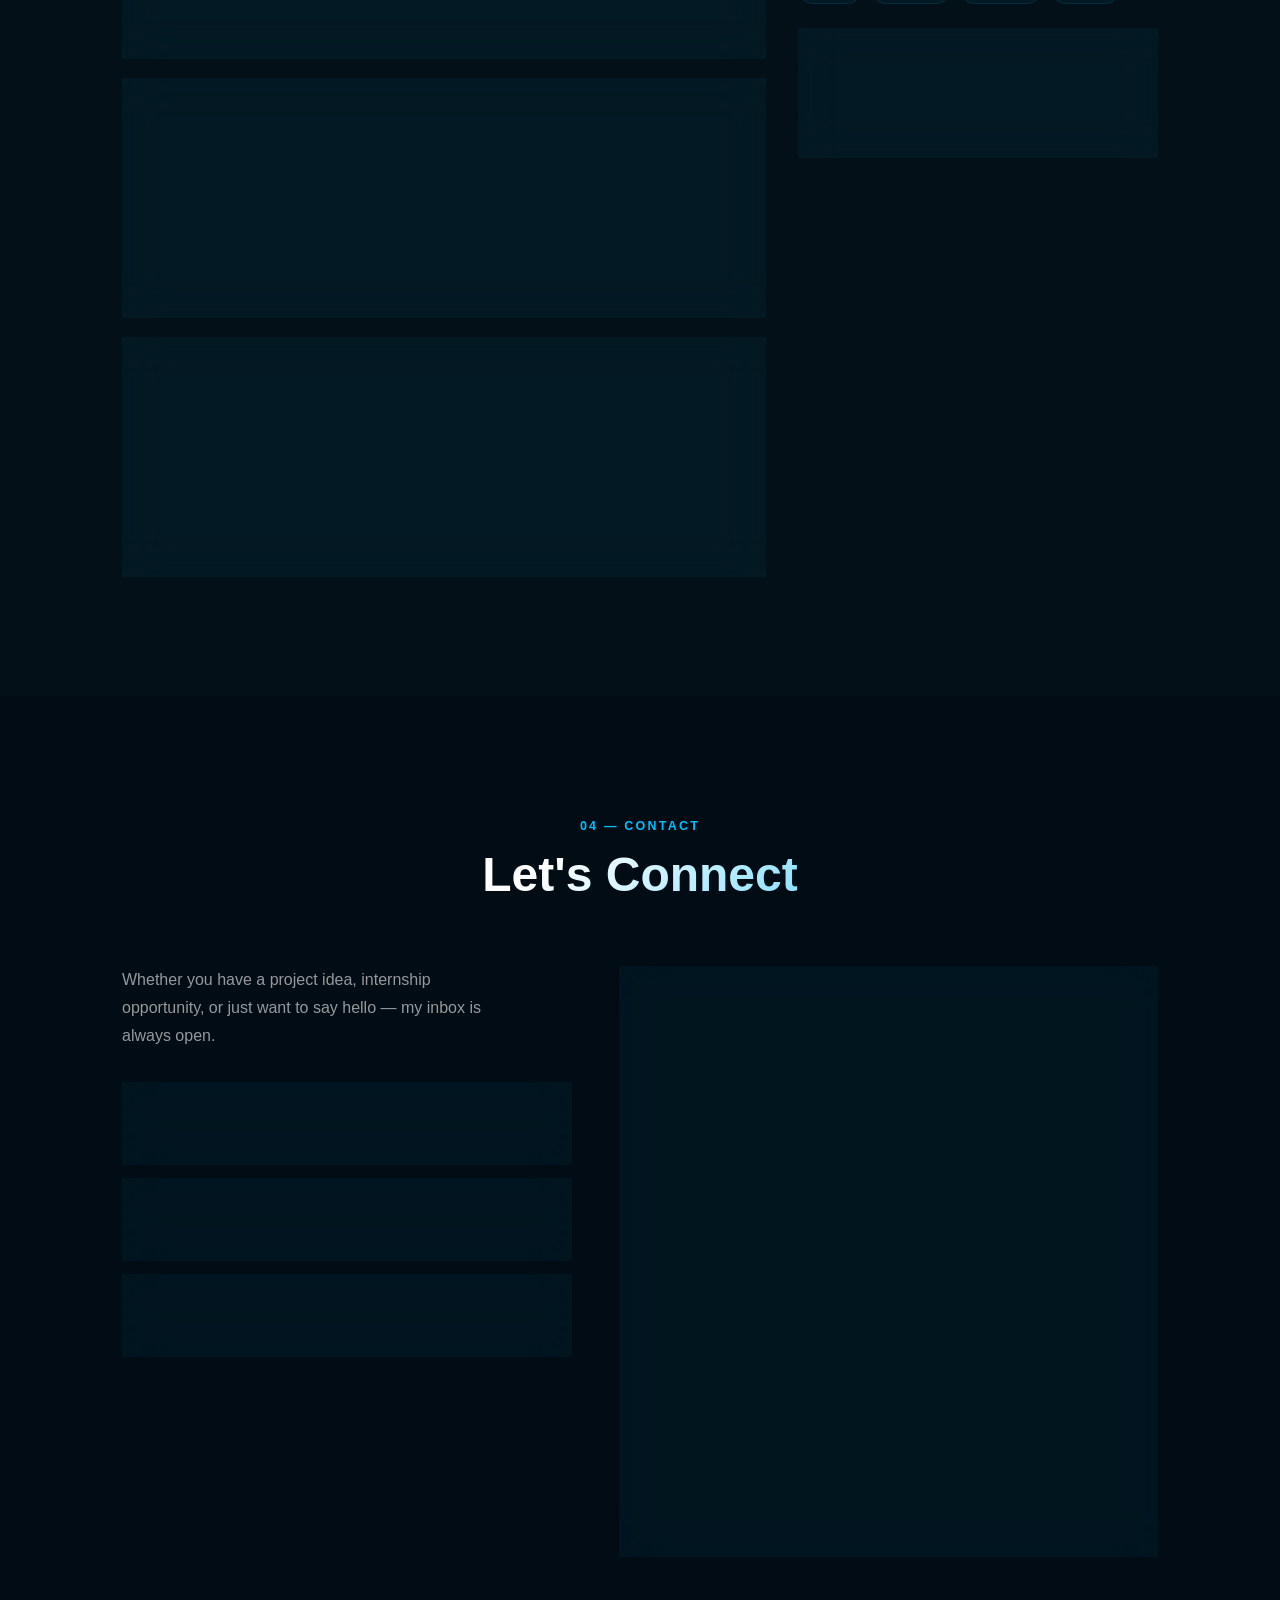
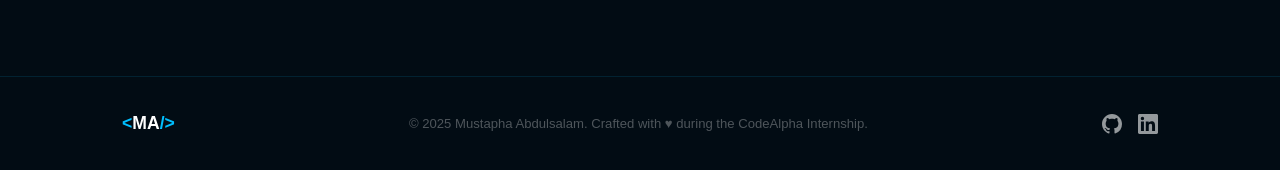
==== commit 036969c0: "Update index.html" ====
--- a/index.html
+++ b/index.html
@@ -36,58 +36,57 @@
   </nav>
 
   <!-- ───────── HERO ───────── -->
-  <section class="hero" id="hero">
-    <div class="hero-video-wrap">
-      <video
-        class="hero-video"
-        autoplay
-        muted
-        loop
-        playsinline
-        preload="metadata"
-        poster="/img.jpg"
-      >
-        <!-- MP4 Video -->
-        <source src="p1.mp4" type="video/mp4" />
-      </video>
-      <div class="hero-overlay"></div>
-    </div>
-
-    <div class="hero-content reveal">
-      <p class="hero-eyebrow">👋 Hello, I'm</p>
-      <h1 class="hero-name">
-        Mustapha<br /><span class="hero-name-accent">Abdulsalam</span>
-      </h1>
-      <div class="hero-title-wrap">
-        <span class="hero-title-line"></span>
-        <p class="hero-title">Frontend Developer</p>
-        <span class="hero-title-line"></span>
-      </div>
-      <p class="hero-intro">
-        I craft immersive web experiences at the intersection of clean code,
-        thoughtful design, and AI-powered innovation.
-      </p>
-      <div class="hero-cta-group">
-        <a href="#projects" class="btn-glass">
-          <span class="btn-glass-inner">
-            <svg width="18" height="18" viewBox="0 0 24 24" fill="none" stroke="currentColor" stroke-width="2"><rect x="3" y="3" width="7" height="7"/><rect x="14" y="3" width="7" height="7"/><rect x="14" y="14" width="7" height="7"/><rect x="3" y="14" width="7" height="7"/></svg>
-            View Projects
-          </span>
-        </a>
-        <a href="#contact" class="btn-glass btn-glass--outline">
-          <span class="btn-glass-inner">
-            <svg width="18" height="18" viewBox="0 0 24 24" fill="none" stroke="currentColor" stroke-width="2"><path d="M4 4h16c1.1 0 2 .9 2 2v12c0 1.1-.9 2-2 2H4c-1.1 0-2-.9-2-2V6c0-1.1.9-2 2-2z"/><polyline points="22,6 12,13 2,6"/></svg>
-            Contact Me
-          </span>
-        </a>
-      </div>
-      <div class="hero-scroll-hint">
-        <span>Scroll</span>
-        <div class="scroll-line"></div>
-      </div>
-    </div>
-  </section>
-
+<section class="hero" id="hero">
+  <div class="hero-video-wrap">
+    <video
+      class="hero-video"
+      autoplay
+      muted
+      loop
+      playsinline
+      preload="none"
+      poster="/img.jpg"
+    >
+      <!-- Optimized formats -->
+      <source src="p1.webm" type="video/webm" />
+      <source src="p1.mp4" type="video/mp4" />
+    </video>
+
+    <div class="hero-overlay"></div>
+  </div>
+
+  <div class="hero-content reveal">
+    <p class="hero-eyebrow">👋 Hello, I'm</p>
+    <h1 class="hero-name">
+      Mustapha<br /><span class="hero-name-accent">Abdulsalam</span>
+    </h1>
+
+    <div class="hero-title-wrap">
+      <span class="hero-title-line"></span>
+      <p class="hero-title">Frontend Developer</p>
+      <span class="hero-title-line"></span>
+    </div>
+
+    <p class="hero-intro">
+      I craft immersive web experiences at the intersection of clean code,
+      thoughtful design, and AI-powered innovation.
+    </p>
+
+    <div class="hero-cta-group">
+      <a href="#projects" class="btn-glass">
+        <span class="btn-glass-inner">View Projects</span>
+      </a>
+      <a href="#contact" class="btn-glass btn-glass--outline">
+        <span class="btn-glass-inner">Contact Me</span>
+      </a>
+    </div>
+
+    <div class="hero-scroll-hint">
+      <span>Scroll</span>
+      <div class="scroll-line"></div>
+    </div>
+  </div>
+</section>
   <!-- ───────── ABOUT ───────── -->
   <section class="section about" id="about">
     <div class="container">
--- a/style.css
+++ b/style.css
@@ -0,0 +1,1565 @@
+/* ═══════════════════════════════════════════
+   MUSTAPHA ABDULSALAM — PORTFOLIO STYLESHEET
+   CodeAlpha Internship
+   Design: Dark Glassmorphism + Syne + DM Sans
+   ═══════════════════════════════════════════ */
+
+/* ── CSS Variables ── */
+:root {
+  --bg:           #020c14;
+  --bg-alt:       #041018;
+  --surface:      rgba(0, 191, 255, 0.05);
+  --surface-hover:rgba(0, 191, 255, 0.10);
+  --border:       rgba(0, 191, 255, 0.12);
+  --border-hover: rgba(0, 191, 255, 0.28);
+
+  --accent:       #00bfff;
+  --accent-2:     #ffffff;
+  --accent-glow:  rgba(0, 191, 255, 0.30);
+  --accent-glow2: rgba(255, 255, 255, 0.20);
+
+  --text:         #ffffff;
+  --text-muted:   rgba(255, 255, 255, 0.58);
+  --text-dim:     rgba(255, 255, 255, 0.30);
+
+  --nav-h:        72px;
+  --radius:       16px;
+  --radius-sm:    10px;
+  --blur:         20px;
+
+  --font-display: 'Syne', sans-serif;
+  --font-body:    'DM Sans', sans-serif;
+
+  --ease-out:     cubic-bezier(0.22, 1, 0.36, 1);
+  --ease-spring:  cubic-bezier(0.34, 1.56, 0.64, 1);
+}
+
+/* ── Reset ── */
+*, *::before, *::after { box-sizing: border-box; margin: 0; padding: 0; }
+html { scroll-behavior: smooth; font-size: 16px; }
+body {
+  font-family: var(--font-body);
+  background: var(--bg);
+  color: var(--text);
+  overflow-x: hidden;
+  -webkit-font-smoothing: antialiased;
+}
+a { text-decoration: none; color: inherit; }
+img, video { display: block; max-width: 100%; }
+ul { list-style: none; }
+button, input, textarea, select { font-family: inherit; }
+
+/* ── Utility: Container ── */
+.container {
+  width: 100%;
+  max-width: 1160px;
+  margin: 0 auto;
+  padding: 0 24px;
+}
+
+/* ── Utility: Glass Card ── */
+.glass-card {
+  background: var(--surface);
+  border: 1px solid var(--border);
+  backdrop-filter: blur(var(--blur));
+  -webkit-backdrop-filter: blur(var(--blur));
+  border-radius: var(--radius);
+  transition: border-color .3s ease, background .3s ease, box-shadow .3s ease;
+}
+.glass-card:hover {
+  border-color: var(--border-hover);
+  background: var(--surface-hover);
+  box-shadow: 0 8px 40px rgba(0, 191, 255, 0.08);
+}
+
+/* ── Utility: Section layout ── */
+.section {
+  padding: 120px 0;
+}
+.section-header {
+  text-align: center;
+  margin-bottom: 64px;
+}
+.section-tag {
+  display: inline-block;
+  font-family: var(--font-display);
+  font-size: 0.78rem;
+  font-weight: 600;
+  letter-spacing: 0.18em;
+  text-transform: uppercase;
+  color: var(--accent);
+  margin-bottom: 14px;
+}
+.section-title {
+  font-family: var(--font-display);
+  font-size: clamp(2rem, 4vw, 3rem);
+  font-weight: 800;
+  line-height: 1.15;
+  background: linear-gradient(135deg, var(--text) 40%, var(--accent) 100%);
+  -webkit-background-clip: text;
+  -webkit-text-fill-color: transparent;
+  background-clip: text;
+}
+
+/* ═══════════════════════════════════════════
+   NAVBAR
+   ═══════════════════════════════════════════ */
+.navbar {
+  position: fixed;
+  top: 0; left: 0; right: 0;
+  z-index: 1000;
+  height: var(--nav-h);
+  display: flex;
+  align-items: center;
+  background: transparent;
+  transition: background .4s ease, border-color .4s ease, backdrop-filter .4s ease;
+}
+.navbar.scrolled {
+  background: rgba(5, 8, 16, 0.82);
+  backdrop-filter: blur(20px);
+  -webkit-backdrop-filter: blur(20px);
+  border-bottom: 1px solid var(--border);
+}
+.nav-container {
+  display: flex;
+  align-items: center;
+  justify-content: space-between;
+  width: 100%;
+  max-width: 1160px;
+  margin: 0 auto;
+  padding: 0 24px;
+}
+.nav-logo {
+  font-family: var(--font-display);
+  font-size: 1.25rem;
+  font-weight: 800;
+  color: var(--text);
+  letter-spacing: -0.01em;
+}
+.logo-bracket { color: var(--accent); }
+
+.nav-links {
+  display: flex;
+  align-items: center;
+  gap: 36px;
+}
+.nav-link {
+  font-size: 0.875rem;
+  font-weight: 500;
+  color: var(--text-muted);
+  letter-spacing: 0.02em;
+  position: relative;
+  transition: color .25s ease;
+}
+.nav-link::after {
+  content: '';
+  position: absolute;
+  bottom: -4px; left: 0;
+  width: 0; height: 1.5px;
+  background: var(--accent);
+  transition: width .3s var(--ease-out);
+}
+.nav-link:hover { color: var(--text); }
+.nav-link:hover::after { width: 100%; }
+
+.nav-cta {
+  padding: 9px 20px;
+  border: 1.5px solid var(--accent);
+  border-radius: 8px;
+  font-size: 0.85rem;
+  font-weight: 600;
+  color: var(--accent);
+  letter-spacing: 0.02em;
+  transition: background .25s ease, color .25s ease, box-shadow .25s ease;
+}
+.nav-cta:hover {
+  background: var(--accent);
+  color: var(--bg);
+  box-shadow: 0 0 24px var(--accent-glow);
+}
+
+.nav-toggle {
+  display: none;
+  flex-direction: column;
+  gap: 5px;
+  background: none;
+  border: none;
+  cursor: pointer;
+  padding: 4px;
+}
+.nav-toggle span {
+  display: block;
+  width: 24px; height: 2px;
+  background: var(--text);
+  border-radius: 2px;
+  transition: transform .3s ease, opacity .3s ease;
+}
+.nav-toggle.open span:nth-child(1) { transform: translateY(7px) rotate(45deg); }
+.nav-toggle.open span:nth-child(2) { opacity: 0; }
+.nav-toggle.open span:nth-child(3) { transform: translateY(-7px) rotate(-45deg); }
+
+/* ═══════════════════════════════════════════
+   HERO
+   ═══════════════════════════════════════════ */
+.hero {
+  position: relative;
+  min-height: 100dvh;
+  display: flex;
+  align-items: center;
+  justify-content: center;
+  overflow: hidden;
+}
+
+/* Video background */
+.hero-video-wrap {
+  position: absolute;
+  inset: 0;
+  z-index: 0;
+}
+.hero-video {
+  width: 100%; height: 100%;
+  object-fit: cover;
+  pointer-events: none;
+}
+.hero-overlay {
+  position: absolute;
+  inset: 0;
+  background:
+    linear-gradient(180deg, rgba(2,12,20,0.55) 0%, rgba(2,12,20,0.38) 50%, rgba(2,12,20,0.85) 100%),
+    radial-gradient(ellipse 80% 80% at 50% 0%, rgba(0,191,255,0.10) 0%, transparent 70%);
+}
+
+/* Fallback animated gradient when no video */
+.hero-video-wrap::before {
+  content: '';
+  position: absolute;
+  inset: 0;
+  background:
+    radial-gradient(ellipse 120% 120% at 20% 110%, rgba(0,191,255,0.18) 0%, transparent 55%),
+    radial-gradient(ellipse 80% 80% at 80% -20%, rgba(255,255,255,0.06) 0%, transparent 55%),
+    linear-gradient(160deg, #020c14 0%, #041018 50%, #021018 100%);
+  z-index: -1;
+  animation: bgShift 10s ease-in-out infinite alternate;
+}
+@keyframes bgShift {
+  from { filter: hue-rotate(0deg); }
+  to   { filter: hue-rotate(20deg); }
+}
+
+.hero-content {
+  position: relative;
+  z-index: 1;
+  text-align: center;
+  padding: 0 24px;
+  max-width: 820px;
+}
+.hero-eyebrow {
+  font-size: 1rem;
+  color: var(--text-muted);
+  margin-bottom: 16px;
+  letter-spacing: 0.05em;
+  animation: fadeSlideUp .8s var(--ease-out) .2s both;
+}
+.hero-name {
+  font-family: var(--font-display);
+  font-size: clamp(1.5rem, 6.5vw, 4.5rem);
+  font-weight: 600;
+  line-height: 1.02;
+  letter-spacing: -0.01em;
+  color: var(--text);
+  animation: fadeSlideUp .8s var(--ease-out) .35s both;
+}
+.hero-name-accent {
+  background: linear-gradient(90deg, var(--accent), var(--accent-2));
+  -webkit-background-clip: text;
+  -webkit-text-fill-color: transparent;
+  background-clip: text;
+}
+.hero-title-wrap {
+  display: flex;
+  align-items: center;
+  justify-content: center;
+  gap: 16px;
+  margin: 20px 0 28px;
+  animation: fadeSlideUp .8s var(--ease-out) .5s both;
+}
+.hero-title-line {
+  flex: 1;
+  max-width: 80px;
+  height: 1px;
+  background: linear-gradient(90deg, transparent, var(--accent), transparent);
+}
+.hero-title {
+  font-family: var(--font-display);
+  font-size: clamp(1rem, 2.5vw, 1.35rem);
+  font-weight: 600;
+  letter-spacing: 0.22em;
+  text-transform: uppercase;
+  color: var(--accent);
+}
+.hero-intro {
+  font-size: clamp(0.95rem, 2vw, 1.08rem);
+  color: var(--text-muted);
+  line-height: 1.7;
+  max-width: 540px;
+  margin: 0 auto 40px;
+  animation: fadeSlideUp .8s var(--ease-out) .65s both;
+}
+
+/* ── Glass CTA Buttons ── */
+.hero-cta-group {
+  display: flex;
+  gap: 16px;
+  justify-content: center;
+  flex-wrap: wrap;
+  animation: fadeSlideUp .8s var(--ease-out) .8s both;
+}
+.btn-glass {
+  display: inline-flex;
+  align-items: center;
+  position: relative;
+  padding: 14px 32px;
+  border-radius: 50px;
+  font-weight: 600;
+  font-size: 0.95rem;
+  letter-spacing: 0.03em;
+  cursor: pointer;
+  overflow: hidden;
+  background: rgba(0, 191, 255, 0.12);
+  border: 1.5px solid rgba(0, 191, 255, 0.35);
+  color: var(--accent);
+  backdrop-filter: blur(12px);
+  -webkit-backdrop-filter: blur(12px);
+  box-shadow:
+    0 4px 20px rgba(0, 191, 255, 0.12),
+    inset 0 1px 0 rgba(255,255,255,0.12);
+  transition: all .35s var(--ease-out);
+}
+.btn-glass::before {
+  content: '';
+  position: absolute;
+  inset: 0;
+  border-radius: 50px;
+  background: radial-gradient(ellipse at 50% 0%, rgba(0,191,255,0.3), transparent 70%);
+  opacity: 0;
+  transition: opacity .35s ease;
+}
+.btn-glass:hover {
+  box-shadow:
+    0 0 36px rgba(0, 191, 255, 0.4),
+    0 4px 20px rgba(0, 191, 255, 0.2),
+    inset 0 1px 0 rgba(255,255,255,0.18);
+  border-color: rgba(0, 191, 255, 0.7);
+  transform: translateY(-2px);
+  color: #fff;
+}
+.btn-glass:hover::before { opacity: 1; }
+
+.btn-glass--outline {
+  background: rgba(255, 255, 255, 0.06);
+  border-color: rgba(255, 255, 255, 0.28);
+  color: #ffffff;
+  box-shadow:
+    0 4px 20px rgba(255, 255, 255, 0.06),
+    inset 0 1px 0 rgba(255,255,255,0.10);
+}
+.btn-glass--outline::before {
+  background: radial-gradient(ellipse at 50% 0%, rgba(255,255,255,0.18), transparent 70%);
+}
+.btn-glass--outline:hover {
+  border-color: rgba(255, 255, 255, 0.7);
+  box-shadow:
+    0 0 36px rgba(255, 255, 255, 0.22),
+    0 4px 20px rgba(255, 255, 255, 0.12),
+    inset 0 1px 0 rgba(255,255,255,0.18);
+  color: #fff;
+}
+.btn-glass-inner {
+  position: relative;
+  display: flex;
+  align-items: center;
+  gap: 8px;
+  z-index: 1;
+}
+
+/* Scroll hint */
+.hero-scroll-hint {
+  display: flex;
+  flex-direction: column;
+  align-items: center;
+  gap: 10px;
+  margin-top: 52px;
+  animation: fadeSlideUp .8s var(--ease-out) 1s both;
+}
+.hero-scroll-hint span {
+  font-size: 0.72rem;
+  letter-spacing: 0.2em;
+  text-transform: uppercase;
+  color: var(--text-dim);
+}
+.scroll-line {
+  width: 1px;
+  height: 48px;
+  background: linear-gradient(180deg, var(--accent), transparent);
+  animation: scrollPulse 2s ease-in-out infinite;
+}
+@keyframes scrollPulse {
+  0%, 100% { opacity: 0.4; transform: scaleY(1); }
+  50%       { opacity: 1;   transform: scaleY(1.1); }
+}
+
+/* ═══════════════════════════════════════════
+   ABOUT
+   ═══════════════════════════════════════════ */
+.about { background: var(--bg-alt); }
+
+.about-grid {
+  display: grid;
+  grid-template-columns: 320px 1fr;
+  gap: 72px;
+  align-items: center;
+}
+.about-image-col { display: flex; justify-content: center; }
+.about-img-frame {
+  position: relative;
+  width: 280px; height: 280px;
+}
+.about-img-placeholder {
+  width: 100%; height: 100%;
+  border-radius: 50%;
+  background: linear-gradient(135deg, rgba(0,191,255,0.15), rgba(255,255,255,0.10));
+  border: 2px solid var(--border);
+  display: flex;
+  align-items: center;
+  justify-content: center;
+  backdrop-filter: blur(10px);
+  overflow: hidden;
+}
+.about-img-placeholder img {
+  width: 100%; height: 100%;
+  object-fit: cover;
+  border-radius: 50%;
+}
+.about-initials {
+  font-family: var(--font-display);
+  font-size: 4.5rem;
+  font-weight: 800;
+  background: linear-gradient(135deg, var(--accent), var(--accent-2));
+  -webkit-background-clip: text;
+  -webkit-text-fill-color: transparent;
+  background-clip: text;
+}
+.about-img-border {
+  position: absolute;
+  inset: -8px;
+  border-radius: 50%;
+  border: 1.5px solid transparent;
+  background: linear-gradient(135deg, var(--accent), var(--accent-2)) border-box;
+  -webkit-mask: linear-gradient(#fff 0 0) padding-box, linear-gradient(#fff 0 0);
+  mask: linear-gradient(#fff 0 0) padding-box, linear-gradient(#fff 0 0);
+  -webkit-mask-composite: destination-out;
+  mask-composite: exclude;
+  animation: rotateBorder 8s linear infinite;
+}
+@keyframes rotateBorder {
+  to { transform: rotate(360deg); }
+}
+.about-img-dot {
+  position: absolute;
+  border-radius: 50%;
+}
+.about-img-dot--1 {
+  width: 14px; height: 14px;
+  background: var(--accent);
+  box-shadow: 0 0 12px var(--accent-glow);
+  top: 10px; right: 20px;
+  animation: dotFloat 3s ease-in-out infinite;
+}
+.about-img-dot--2 {
+  width: 8px; height: 8px;
+  background: var(--accent-2);
+  box-shadow: 0 0 10px var(--accent-glow2);
+  bottom: 20px; left: 10px;
+  animation: dotFloat 3s ease-in-out infinite .8s;
+}
+@keyframes dotFloat {
+  0%, 100% { transform: translateY(0); }
+  50%       { transform: translateY(-8px); }
+}
+
+.about-heading {
+  font-family: var(--font-display);
+  font-size: clamp(1.6rem, 3vw, 2.1rem);
+  font-weight: 700;
+  line-height: 1.2;
+  margin-bottom: 20px;
+  background: linear-gradient(135deg, var(--text) 60%, var(--accent) 100%);
+  -webkit-background-clip: text;
+  -webkit-text-fill-color: transparent;
+  background-clip: text;
+}
+.about-body {
+  color: var(--text-muted);
+  line-height: 1.8;
+  margin-bottom: 16px;
+  font-size: 0.97rem;
+}
+.about-body strong { color: var(--text); }
+
+.about-stats {
+  display: flex;
+  gap: 16px;
+  margin-top: 32px;
+  flex-wrap: wrap;
+}
+.about-stat {
+  flex: 1;
+  min-width: 110px;
+  padding: 20px 16px;
+  text-align: center;
+}
+.stat-num {
+  display: block;
+  font-family: var(--font-display);
+  font-size: 2rem;
+  font-weight: 800;
+  background: linear-gradient(135deg, var(--accent), var(--accent-2));
+  -webkit-background-clip: text;
+  -webkit-text-fill-color: transparent;
+  background-clip: text;
+  margin-bottom: 4px;
+}
+.stat-label {
+  font-size: 0.78rem;
+  color: var(--text-muted);
+  letter-spacing: 0.04em;
+}
+
+/* ═══════════════════════════════════════════
+   PROJECTS
+   ═══════════════════════════════════════════ */
+.projects { background: var(--bg); }
+
+.projects-grid {
+  display: grid;
+  grid-template-columns: repeat(auto-fill, minmax(300px, 1fr));
+  gap: 24px;
+}
+.project-card {
+  padding: 28px;
+  display: flex;
+  flex-direction: column;
+  gap: 14px;
+  position: relative;
+  overflow: hidden;
+}
+.project-card::after {
+  content: '';
+  position: absolute;
+  top: 0; left: 0; right: 0;
+  height: 2px;
+  background: linear-gradient(90deg, var(--accent), var(--accent-2));
+  opacity: 0;
+  transition: opacity .3s ease;
+}
+.project-card:hover::after { opacity: 1; }
+
+.project-card-top {
+  display: flex;
+  align-items: flex-start;
+  justify-content: space-between;
+}
+.project-icon-wrap {
+  width: 50px; height: 50px;
+  border-radius: 12px;
+  background: rgba(0, 191, 255, 0.08);
+  border: 1px solid rgba(0, 191, 255, 0.15);
+  display: flex;
+  align-items: center;
+  justify-content: center;
+  color: var(--accent);
+  transition: background .3s ease;
+}
+.project-card:hover .project-icon-wrap {
+  background: rgba(0, 191, 255, 0.14);
+}
+
+.project-badge {
+  font-size: 0.7rem;
+  font-weight: 600;
+  letter-spacing: 0.08em;
+  text-transform: uppercase;
+  padding: 4px 10px;
+  border-radius: 20px;
+  background: rgba(0, 191, 255, 0.1);
+  border: 1px solid rgba(0, 191, 255, 0.2);
+  color: var(--accent);
+}
+.project-badge--blue {
+  background: rgba(0, 191, 255, 0.08);
+  border-color: rgba(0, 191, 255, 0.18);
+  color: #7de8ff;
+}
+.project-badge--green {
+  background: rgba(255, 255, 255, 0.06);
+  border-color: rgba(255, 255, 255, 0.18);
+  color: #ffffff;
+}
+.project-badge--purple {
+  background: rgba(0, 191, 255, 0.06);
+  border-color: rgba(0, 191, 255, 0.15);
+  color: #a8eeff;
+}
+
+.project-title {
+  font-family: var(--font-display);
+  font-size: 1.2rem;
+  font-weight: 700;
+  color: var(--text);
+  line-height: 1.3;
+}
+.project-desc {
+  font-size: 0.88rem;
+  color: var(--text-muted);
+  line-height: 1.7;
+  flex: 1;
+}
+.project-tags {
+  display: flex;
+  flex-wrap: wrap;
+  gap: 7px;
+}
+.tag {
+  font-size: 0.72rem;
+  font-weight: 600;
+  letter-spacing: 0.05em;
+  padding: 3px 10px;
+  border-radius: 20px;
+  background: rgba(255,255,255,0.05);
+  border: 1px solid var(--border);
+  color: var(--text-muted);
+}
+.project-links {
+  display: flex;
+  gap: 12px;
+  padding-top: 4px;
+  border-top: 1px solid var(--border);
+}
+.project-link {
+  display: flex;
+  align-items: center;
+  gap: 6px;
+  font-size: 0.82rem;
+  font-weight: 600;
+  color: var(--text-muted);
+  transition: color .25s ease;
+  padding: 6px 0;
+}
+.project-link:hover { color: var(--accent); }
+.project-link--demo:hover { color: #a78bfa; }
+
+/* ═══════════════════════════════════════════
+   SKILLS
+   ═══════════════════════════════════════════ */
+.skills { background: var(--bg-alt); }
+
+.skills-layout {
+  display: grid;
+  grid-template-columns: 1fr 380px;
+  gap: 40px;
+  align-items: start;
+}
+.skills-categories {
+  display: flex;
+  flex-direction: column;
+  gap: 20px;
+}
+.skill-category {
+  padding: 28px;
+}
+.skill-cat-header {
+  display: flex;
+  align-items: center;
+  gap: 14px;
+  margin-bottom: 24px;
+}
+.skill-cat-icon {
+  width: 44px; height: 44px;
+  border-radius: 10px;
+  background: rgba(0,191,255,0.07);
+  border: 1px solid rgba(0,191,255,0.12);
+  display: flex;
+  align-items: center;
+  justify-content: center;
+  color: var(--accent);
+}
+.skill-cat-title {
+  font-family: var(--font-display);
+  font-size: 1.05rem;
+  font-weight: 700;
+  color: var(--text);
+}
+.skill-bars { display: flex; flex-direction: column; gap: 16px; }
+.skill-bar-item {}
+.skill-bar-label {
+  display: flex;
+  justify-content: space-between;
+  font-size: 0.82rem;
+  color: var(--text-muted);
+  margin-bottom: 7px;
+}
+.skill-bar-label span:last-child { color: var(--accent); font-weight: 600; }
+.skill-bar-track {
+  width: 100%; height: 5px;
+  background: rgba(255,255,255,0.07);
+  border-radius: 10px;
+  overflow: hidden;
+}
+.skill-bar-fill {
+  height: 100%;
+  width: 0;
+  background: linear-gradient(90deg, var(--accent), var(--accent-2));
+  border-radius: 10px;
+  transition: width 1.2s var(--ease-out);
+}
+
+/* Right column */
+.skills-badges-col {
+  display: flex;
+  flex-direction: column;
+  gap: 24px;
+  position: sticky;
+  top: calc(var(--nav-h) + 32px);
+}
+.skills-badges-title {
+  font-family: var(--font-display);
+  font-size: 1rem;
+  font-weight: 700;
+  color: var(--text);
+  margin-bottom: -8px;
+}
+.skills-badges {
+  display: flex;
+  flex-wrap: wrap;
+  gap: 9px;
+}
+.skill-badge {
+  padding: 7px 14px;
+  border-radius: 20px;
+  font-size: 0.8rem;
+  font-weight: 600;
+  background: var(--surface);
+  border: 1px solid var(--border);
+  color: var(--text-muted);
+  transition: all .25s ease;
+  cursor: default;
+}
+.skill-badge:hover {
+  background: rgba(0,191,255,0.1);
+  border-color: rgba(0,191,255,0.3);
+  color: var(--accent);
+  transform: translateY(-2px);
+}
+.skills-note {
+  padding: 20px;
+  display: flex;
+  align-items: flex-start;
+  gap: 14px;
+}
+.skills-note-icon { font-size: 1.5rem; flex-shrink: 0; }
+.skills-note p {
+  font-size: 0.85rem;
+  color: var(--text-muted);
+  line-height: 1.6;
+}
+.skills-note strong { color: var(--text); }
+
+/* ═══════════════════════════════════════════
+   CONTACT
+   ═══════════════════════════════════════════ */
+.contact { background: var(--bg); }
+
+.contact-grid {
+  display: grid;
+  grid-template-columns: 1fr 1.2fr;
+  gap: 48px;
+  align-items: start;
+}
+.contact-intro {
+  font-size: 1rem;
+  color: var(--text-muted);
+  line-height: 1.75;
+  margin-bottom: 32px;
+  max-width: 380px;
+}
+.contact-items { display: flex; flex-direction: column; gap: 14px; }
+.contact-item {
+  display: flex;
+  align-items: center;
+  gap: 16px;
+  padding: 18px 20px;
+  transition: all .3s ease;
+}
+.contact-item:hover { transform: translateX(6px); }
+.contact-item-icon {
+  width: 44px; height: 44px;
+  border-radius: 10px;
+  background: rgba(0,191,255,0.07);
+  border: 1px solid rgba(0,191,255,0.12);
+  display: flex;
+  align-items: center;
+  justify-content: center;
+  color: var(--accent);
+  flex-shrink: 0;
+}
+.contact-item-text { display: flex; flex-direction: column; gap: 2px; }
+.contact-item-label {
+  font-size: 0.72rem;
+  letter-spacing: 0.1em;
+  text-transform: uppercase;
+  color: var(--text-dim);
+  font-weight: 600;
+}
+.contact-item-value {
+  font-size: 0.9rem;
+  color: var(--text);
+  font-weight: 500;
+}
+
+/* Form */
+.contact-form-card { padding: 36px; }
+.form-title {
+  font-family: var(--font-display);
+  font-size: 1.35rem;
+  font-weight: 700;
+  color: var(--text);
+  margin-bottom: 28px;
+}
+.contact-form { display: flex; flex-direction: column; gap: 18px; }
+.form-row {
+  display: grid;
+  grid-template-columns: 1fr 1fr;
+  gap: 16px;
+}
+.form-group { display: flex; flex-direction: column; gap: 7px; }
+.form-label {
+  font-size: 0.8rem;
+  font-weight: 600;
+  letter-spacing: 0.06em;
+  text-transform: uppercase;
+  color: var(--text-muted);
+}
+.form-input {
+  background: rgba(255,255,255,0.04);
+  border: 1px solid var(--border);
+  border-radius: var(--radius-sm);
+  padding: 12px 16px;
+  font-size: 0.9rem;
+  color: var(--text);
+  outline: none;
+  transition: border-color .25s ease, box-shadow .25s ease, background .25s ease;
+  resize: none;
+}
+.form-input::placeholder { color: var(--text-dim); }
+.form-input:focus {
+  border-color: rgba(0,191,255,0.45);
+  box-shadow: 0 0 0 3px rgba(0,191,255,0.08);
+  background: rgba(0,191,255,0.03);
+}
+.form-textarea { min-height: 130px; font-family: var(--font-body); }
+
+.form-submit {
+  display: flex;
+  align-items: center;
+  justify-content: center;
+  gap: 10px;
+  padding: 14px 28px;
+  border: none;
+  border-radius: var(--radius-sm);
+  background: linear-gradient(135deg, var(--accent), var(--accent-2));
+  color: #fff;
+  font-size: 0.95rem;
+  font-weight: 700;
+  letter-spacing: 0.03em;
+  cursor: pointer;
+  transition: all .3s var(--ease-out);
+  position: relative;
+  overflow: hidden;
+  box-shadow: 0 4px 20px rgba(0,191,255,0.2);
+}
+.form-submit::before {
+  content: '';
+  position: absolute;
+  inset: 0;
+  background: linear-gradient(135deg, var(--accent-2), var(--accent));
+  opacity: 0;
+  transition: opacity .3s ease;
+}
+.form-submit:hover {
+  transform: translateY(-2px);
+  box-shadow: 0 8px 32px rgba(0,191,255,0.35);
+}
+.form-submit:hover::before { opacity: 1; }
+.form-submit-text, .form-submit svg { position: relative; z-index: 1; }
+.form-submit:active { transform: translateY(0); }
+
+.form-success {
+  display: none;
+  align-items: center;
+  gap: 10px;
+  font-size: 0.9rem;
+  color: #00bfff;
+  background: rgba(0,191,255,0.08);
+  border: 1px solid rgba(0,191,255,0.2);
+  border-radius: var(--radius-sm);
+  padding: 14px 18px;
+}
+.form-success.show { display: flex; animation: fadeSlideUp .4s var(--ease-out) both; }
+
+/* ═══════════════════════════════════════════
+   FOOTER
+   ═══════════════════════════════════════════ */
+.footer {
+  padding: 36px 0;
+  border-top: 1px solid var(--border);
+  background: var(--bg);
+}
+.footer-inner {
+  display: flex;
+  align-items: center;
+  justify-content: space-between;
+  gap: 20px;
+  flex-wrap: wrap;
+}
+.footer-logo {
+  font-family: var(--font-display);
+  font-size: 1.1rem;
+  font-weight: 800;
+}
+.footer-copy {
+  font-size: 0.82rem;
+  color: var(--text-dim);
+  text-align: center;
+}
+.footer-links {
+  display: flex;
+  gap: 16px;
+  align-items: center;
+}
+.footer-links a {
+  color: var(--text-muted);
+  transition: color .25s ease;
+  display: flex;
+}
+.footer-links a:hover { color: var(--accent); }
+
+/* ═══════════════════════════════════════════
+   REVEAL ANIMATIONS
+   ═══════════════════════════════════════════ */
+.reveal {
+  opacity: 0;
+  transform: translateY(36px);
+  transition: opacity .75s var(--ease-out), transform .75s var(--ease-out);
+}
+.reveal.visible {
+  opacity: 1;
+  transform: translateY(0);
+}
+
+/* Stagger children inside a revealed parent */
+.reveal.visible > *:nth-child(1) { transition-delay: 0s; }
+.reveal.visible > *:nth-child(2) { transition-delay: .08s; }
+.reveal.visible > *:nth-child(3) { transition-delay: .16s; }
+.reveal.visible > *:nth-child(4) { transition-delay: .24s; }
+
+/* ── Keyframes ── */
+@keyframes fadeSlideUp {
+  from { opacity: 0; transform: translateY(24px); }
+  to   { opacity: 1; transform: translateY(0); }
+}
+
+/* ═══════════════════════════════════════════
+   NOISE GRAIN OVERLAY (subtle texture)
+   ═══════════════════════════════════════════ */
+body::after {
+  content: '';
+  position: fixed;
+  inset: 0;
+  pointer-events: none;
+  z-index: 9999;
+  opacity: 0.025;
+  background-image: url("data:image/svg+xml,%3Csvg viewBox='0 0 256 256' xmlns='http://www.w3.org/2000/svg'%3E%3Cfilter id='noise'%3E%3CfeTurbulence type='fractalNoise' baseFrequency='0.9' numOctaves='4' stitchTiles='stitch'/%3E%3C/filter%3E%3Crect width='100%25' height='100%25' filter='url(%23noise)'/%3E%3C/svg%3E");
+  background-size: 180px;
+}
+
+/* ═══════════════════════════════════════════
+   RESPONSIVE — ALL DEVICES
+   ─────────────────────────────────────────
+   Breakpoints used:
+   1440px  →  Large desktop / wide monitors
+   1280px  →  Standard desktop / laptop
+   1024px  →  Small laptop / large tablet landscape
+    900px  →  Tablet landscape
+    768px  →  Tablet portrait / large phone landscape
+    600px  →  Large phone (e.g. iPhone Pro Max landscape)
+    480px  →  Standard phone portrait
+    360px  →  Small phone (e.g. Galaxy S, iPhone SE)
+   ═══════════════════════════════════════════ */
+
+/* ── 1440px — Large / Wide Desktop ── */
+@media (min-width: 1440px) {
+  .container {
+    max-width: 1320px;
+  }
+  .hero-name {
+    font-size: 7.5rem;
+  }
+  .about-grid {
+    grid-template-columns: 380px 1fr;
+    gap: 96px;
+  }
+  .about-img-frame {
+    width: 340px;
+    height: 340px;
+  }
+  .projects-grid {
+    grid-template-columns: repeat(4, 1fr);
+  }
+  .skills-layout {
+    grid-template-columns: 1fr 420px;
+    gap: 56px;
+  }
+  .section {
+    padding: 140px 0;
+  }
+}
+
+/* ── 1280px — Standard Desktop ── */
+@media (max-width: 1280px) {
+  .container {
+    max-width: 1100px;
+    padding: 0 32px;
+  }
+  .projects-grid {
+    grid-template-columns: repeat(2, 1fr);
+  }
+  .skills-layout {
+    grid-template-columns: 1fr 360px;
+    gap: 32px;
+  }
+}
+
+/* ── 1024px — Small Laptop / Tablet Landscape ── */
+@media (max-width: 1024px) {
+  .container {
+    padding: 0 28px;
+  }
+  .section {
+    padding: 100px 0;
+  }
+  .section-title {
+    font-size: 2.4rem;
+  }
+
+  /* Skills: stack into single column */
+  .skills-layout {
+    grid-template-columns: 1fr;
+    gap: 32px;
+  }
+  .skills-badges-col {
+    position: static;
+  }
+
+  /* Projects: 2 columns */
+  .projects-grid {
+    grid-template-columns: repeat(2, 1fr);
+    gap: 20px;
+  }
+
+  /* About */
+  .about-grid {
+    grid-template-columns: 280px 1fr;
+    gap: 48px;
+  }
+  .about-img-frame {
+    width: 260px;
+    height: 260px;
+  }
+}
+
+/* ── 900px — Tablet Landscape ── */
+@media (max-width: 900px) {
+  .section {
+    padding: 88px 0;
+  }
+
+  /* About: stack vertically */
+  .about-grid {
+    grid-template-columns: 1fr;
+    gap: 40px;
+    text-align: center;
+  }
+  .about-stats {
+    justify-content: center;
+  }
+  .about-image-col {
+    order: -1;
+  }
+  .about-img-frame {
+    width: 240px;
+    height: 240px;
+    margin: 0 auto;
+  }
+  .about-heading {
+    font-size: 1.8rem;
+  }
+
+  /* Contact: stack vertically */
+  .contact-grid {
+    grid-template-columns: 1fr;
+    gap: 40px;
+  }
+  .contact-intro {
+    max-width: 100%;
+  }
+
+  /* Skills badges */
+  .skills-badges {
+    gap: 8px;
+  }
+}
+
+/* ── 768px — Tablet Portrait / Large Phone Landscape ── */
+@media (max-width: 768px) {
+  :root {
+    --nav-h: 64px;
+  }
+
+  .container {
+    padding: 0 20px;
+  }
+  .section {
+    padding: 80px 0;
+  }
+  .section-header {
+    margin-bottom: 48px;
+  }
+  .section-title {
+    font-size: 2rem;
+  }
+
+  /* ── Navbar mobile menu ── */
+  .nav-links {
+    position: fixed;
+    top: var(--nav-h);
+    left: 0;
+    right: 0;
+    background: rgba(2, 12, 20, 0.97);
+    backdrop-filter: blur(20px);
+    -webkit-backdrop-filter: blur(20px);
+    flex-direction: column;
+    align-items: stretch;
+    padding: 28px 24px 36px;
+    gap: 8px;
+    border-bottom: 1px solid var(--border);
+    transform: translateY(-110%);
+    opacity: 0;
+    transition: transform .4s var(--ease-out), opacity .3s ease;
+    pointer-events: none;
+    z-index: 999;
+  }
+  .nav-links.open {
+    transform: translateY(0);
+    opacity: 1;
+    pointer-events: all;
+  }
+  .nav-link {
+    font-size: 1.1rem;
+    color: var(--text);
+    padding: 10px 0;
+    border-bottom: 1px solid var(--border);
+  }
+  .nav-link:last-of-type {
+    border-bottom: none;
+  }
+  .nav-cta {
+    width: 100%;
+    text-align: center;
+    margin-top: 8px;
+    padding: 13px 20px;
+  }
+  .nav-toggle {
+    display: flex;
+  }
+
+  /* ── Hero ── */
+  .hero-name {
+    font-size: clamp(2.6rem, 10vw, 4rem);
+    letter-spacing: -0.02em;
+  }
+  .hero-intro {
+    font-size: 0.95rem;
+  }
+  .hero-cta-group {
+    flex-direction: column;
+    align-items: center;
+    gap: 12px;
+  }
+  .btn-glass {
+    width: 100%;
+    max-width: 300px;
+    justify-content: center;
+  }
+  .hero-scroll-hint {
+    margin-top: 36px;
+  }
+
+  /* ── About ── */
+  .about-stats {
+    flex-direction: row;
+    flex-wrap: wrap;
+    justify-content: center;
+    gap: 12px;
+  }
+  .about-stat {
+    flex: 0 1 140px;
+  }
+
+  /* ── Projects ── */
+  .projects-grid {
+    grid-template-columns: 1fr;
+    gap: 16px;
+  }
+
+  /* ── Skills ── */
+  .skill-category {
+    padding: 22px 20px;
+  }
+  .skills-note {
+    padding: 16px;
+  }
+
+  /* ── Contact form ── */
+  .form-row {
+    grid-template-columns: 1fr;
+    gap: 14px;
+  }
+  .contact-form-card {
+    padding: 24px 20px;
+  }
+
+  /* ── Footer ── */
+  .footer-inner {
+    flex-direction: column;
+    align-items: center;
+    text-align: center;
+    gap: 16px;
+  }
+}
+
+/* ── 600px — Large Phone Landscape / Phablet ── */
+@media (max-width: 600px) {
+  .container {
+    padding: 0 16px;
+  }
+  .section {
+    padding: 72px 0;
+  }
+  .section-title {
+    font-size: 1.85rem;
+  }
+  .section-tag {
+    font-size: 0.72rem;
+  }
+
+  /* Hero */
+  .hero-name {
+    font-size: clamp(2.2rem, 11vw, 3.2rem);
+  }
+  .hero-title {
+    font-size: 0.9rem;
+    letter-spacing: 0.16em;
+  }
+  .hero-eyebrow {
+    font-size: 0.9rem;
+  }
+
+  /* About */
+  .about-img-frame {
+    width: 200px;
+    height: 200px;
+  }
+  .about-heading {
+    font-size: 1.55rem;
+  }
+  .about-stat {
+    flex: 0 1 120px;
+    padding: 16px 12px;
+  }
+  .stat-num {
+    font-size: 1.7rem;
+  }
+
+  /* Project cards */
+  .project-card {
+    padding: 22px 18px;
+  }
+  .project-title {
+    font-size: 1.1rem;
+  }
+
+  /* Skills */
+  .skill-cat-title {
+    font-size: 0.95rem;
+  }
+  .skill-badge {
+    font-size: 0.75rem;
+    padding: 6px 12px;
+  }
+
+  /* Contact */
+  .contact-item {
+    padding: 14px 16px;
+  }
+  .contact-item-value {
+    font-size: 0.82rem;
+  }
+  .form-title {
+    font-size: 1.15rem;
+  }
+  .form-submit {
+    padding: 13px 22px;
+    font-size: 0.9rem;
+  }
+}
+
+/* ── 480px — Standard Phone Portrait ── */
+@media (max-width: 480px) {
+  :root {
+    --nav-h: 60px;
+    --radius: 12px;
+    --radius-sm: 8px;
+  }
+
+  .container {
+    padding: 0 14px;
+  }
+  .section {
+    padding: 64px 0;
+  }
+  .section-header {
+    margin-bottom: 36px;
+  }
+  .section-title {
+    font-size: 1.7rem;
+  }
+
+  /* Navbar */
+  .nav-logo {
+    font-size: 1.1rem;
+  }
+
+  /* Hero */
+  .hero-name {
+    font-size: clamp(2rem, 12vw, 2.8rem);
+  }
+  .hero-title-wrap {
+    gap: 10px;
+  }
+  .hero-title-line {
+    max-width: 50px;
+  }
+  .hero-intro {
+    font-size: 0.88rem;
+    margin-bottom: 28px;
+  }
+  .btn-glass {
+    padding: 12px 24px;
+    font-size: 0.88rem;
+    max-width: 260px;
+  }
+
+  /* About */
+  .about-stats {
+    flex-direction: column;
+    align-items: center;
+    gap: 10px;
+  }
+  .about-stat {
+    width: 100%;
+    max-width: 200px;
+  }
+  .about-img-frame {
+    width: 180px;
+    height: 180px;
+  }
+  .about-initials {
+    font-size: 3.5rem;
+  }
+  .about-img-dot--1 {
+    width: 10px;
+    height: 10px;
+  }
+  .about-img-dot--2 {
+    width: 6px;
+    height: 6px;
+  }
+
+  /* Projects */
+  .project-card {
+    padding: 18px 16px;
+    gap: 12px;
+  }
+  .project-icon-wrap {
+    width: 42px;
+    height: 42px;
+  }
+  .project-badge {
+    font-size: 0.65rem;
+    padding: 3px 8px;
+  }
+
+  /* Skills */
+  .skill-category {
+    padding: 18px 16px;
+  }
+  .skill-cat-icon {
+    width: 38px;
+    height: 38px;
+  }
+  .skills-badges {
+    gap: 7px;
+  }
+  .skill-badge {
+    font-size: 0.72rem;
+    padding: 5px 10px;
+  }
+
+  /* Contact */
+  .contact-item-icon {
+    width: 38px;
+    height: 38px;
+  }
+  .contact-form-card {
+    padding: 20px 16px;
+  }
+  .form-input {
+    padding: 10px 14px;
+    font-size: 0.88rem;
+  }
+  .form-textarea {
+    min-height: 110px;
+  }
+}
+
+/* ── 360px — Small Phone (Galaxy S, iPhone SE) ── */
+@media (max-width: 360px) {
+  .container {
+    padding: 0 12px;
+  }
+  .section {
+    padding: 56px 0;
+  }
+  .section-title {
+    font-size: 1.55rem;
+  }
+
+  /* Navbar */
+  .nav-logo {
+    font-size: 1rem;
+  }
+  .nav-links {
+    padding: 20px 16px 28px;
+  }
+
+  /* Hero */
+  .hero-name {
+    font-size: clamp(1.8rem, 13vw, 2.4rem);
+  }
+  .hero-intro {
+    font-size: 0.85rem;
+  }
+  .btn-glass {
+    padding: 11px 20px;
+    font-size: 0.85rem;
+    max-width: 240px;
+  }
+  .hero-title {
+    font-size: 0.8rem;
+    letter-spacing: 0.12em;
+  }
+
+  /* About */
+  .about-img-frame {
+    width: 160px;
+    height: 160px;
+  }
+  .about-heading {
+    font-size: 1.35rem;
+  }
+  .about-body {
+    font-size: 0.88rem;
+  }
+  .stat-num {
+    font-size: 1.5rem;
+  }
+
+  /* Projects */
+  .project-card {
+    padding: 16px 14px;
+  }
+  .project-title {
+    font-size: 1rem;
+  }
+  .project-desc {
+    font-size: 0.82rem;
+  }
+
+  /* Skills */
+  .skill-cat-title {
+    font-size: 0.9rem;
+  }
+  .skill-bar-label {
+    font-size: 0.78rem;
+  }
+
+  /* Contact */
+  .contact-item {
+    padding: 12px 14px;
+    gap: 12px;
+  }
+  .contact-item-value {
+    font-size: 0.78rem;
+  }
+  .form-title {
+    font-size: 1.05rem;
+  }
+  .form-label {
+    font-size: 0.72rem;
+  }
+  .form-input {
+    padding: 9px 12px;
+    font-size: 0.85rem;
+  }
+  .form-submit {
+    padding: 12px 18px;
+    font-size: 0.85rem;
+  }
+
+  /* Footer */
+  .footer-copy {
+    font-size: 0.75rem;
+  }
+}
+
+/* ── Custom scrollbar ── */
+::-webkit-scrollbar { width: 6px; }
+::-webkit-scrollbar-track { background: var(--bg); }
+::-webkit-scrollbar-thumb { background: rgba(0,191,255,0.25); border-radius: 3px; }
+::-webkit-scrollbar-thumb:hover { background: rgba(0,191,255,0.45); }
+
+/* ── Text selection ── */
+::selection {
+  background: rgba(0,191,255,0.25);
+  color: var(--text);
+}
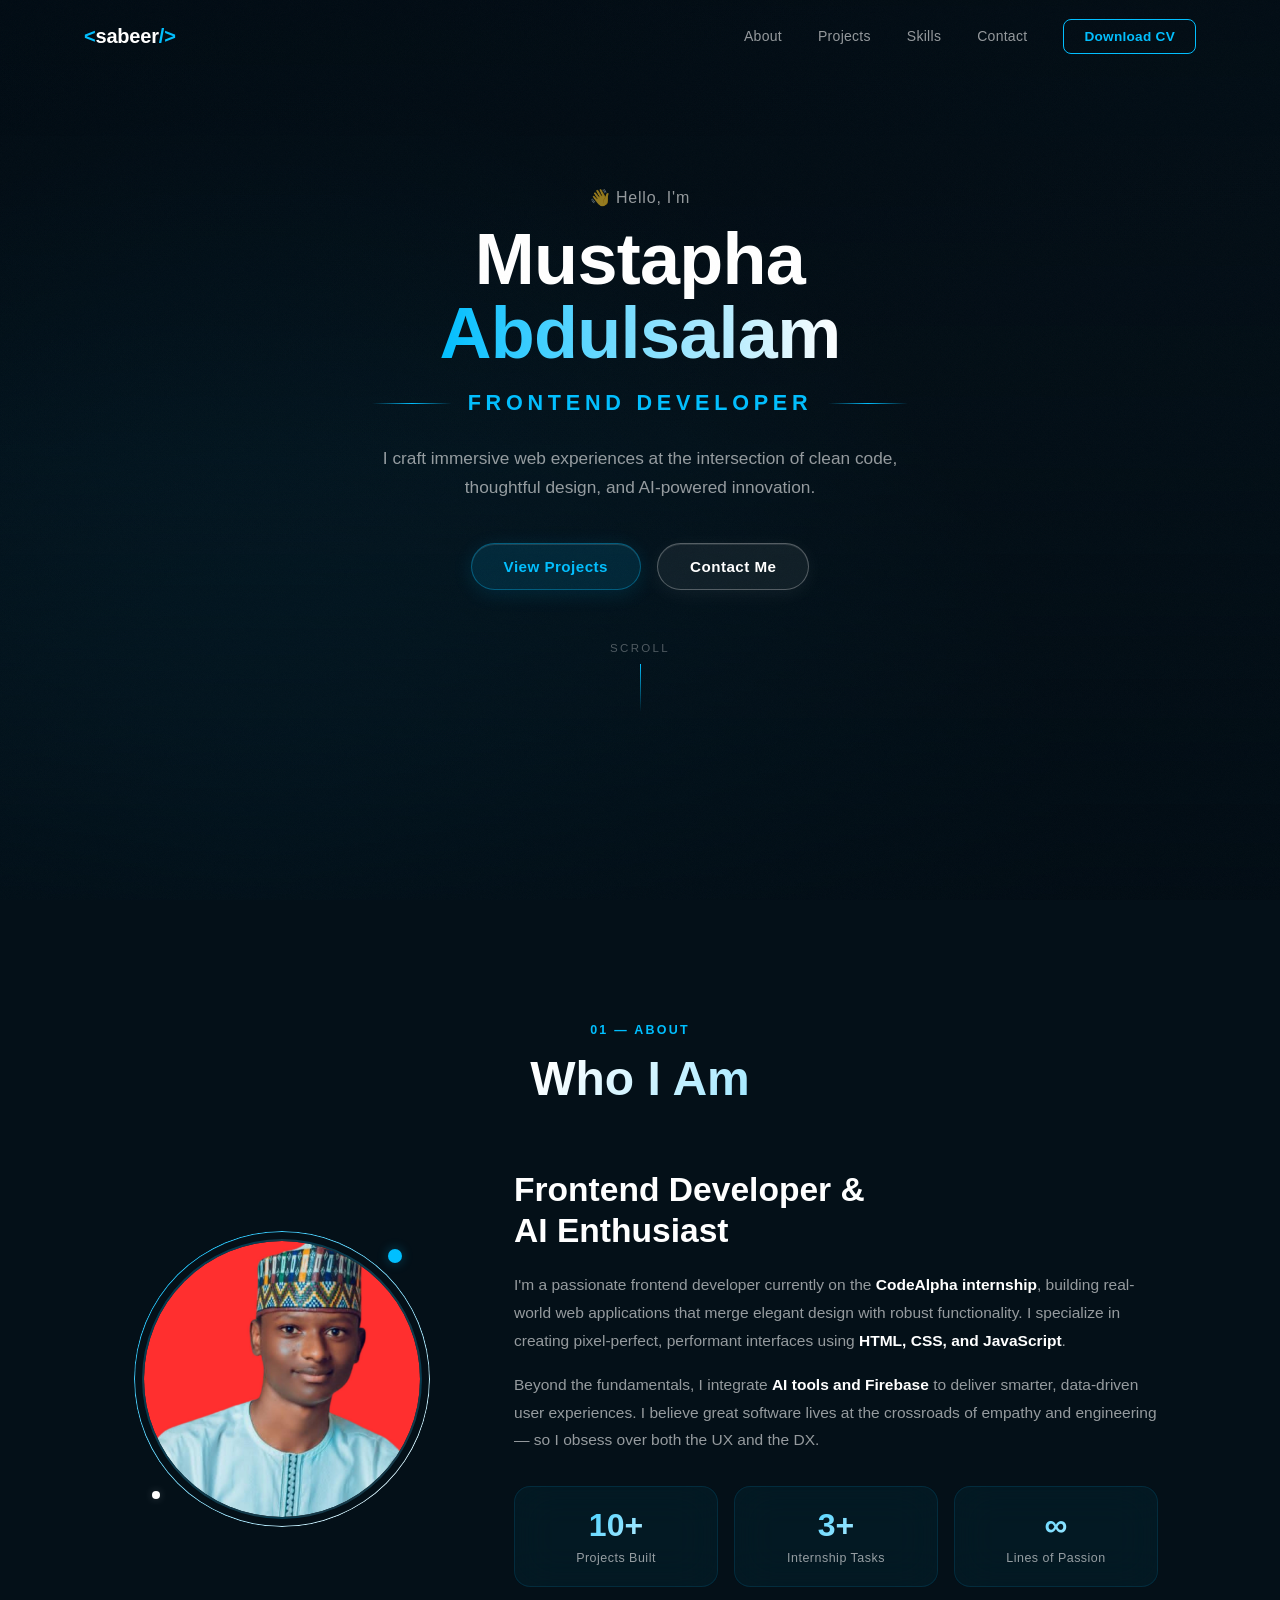
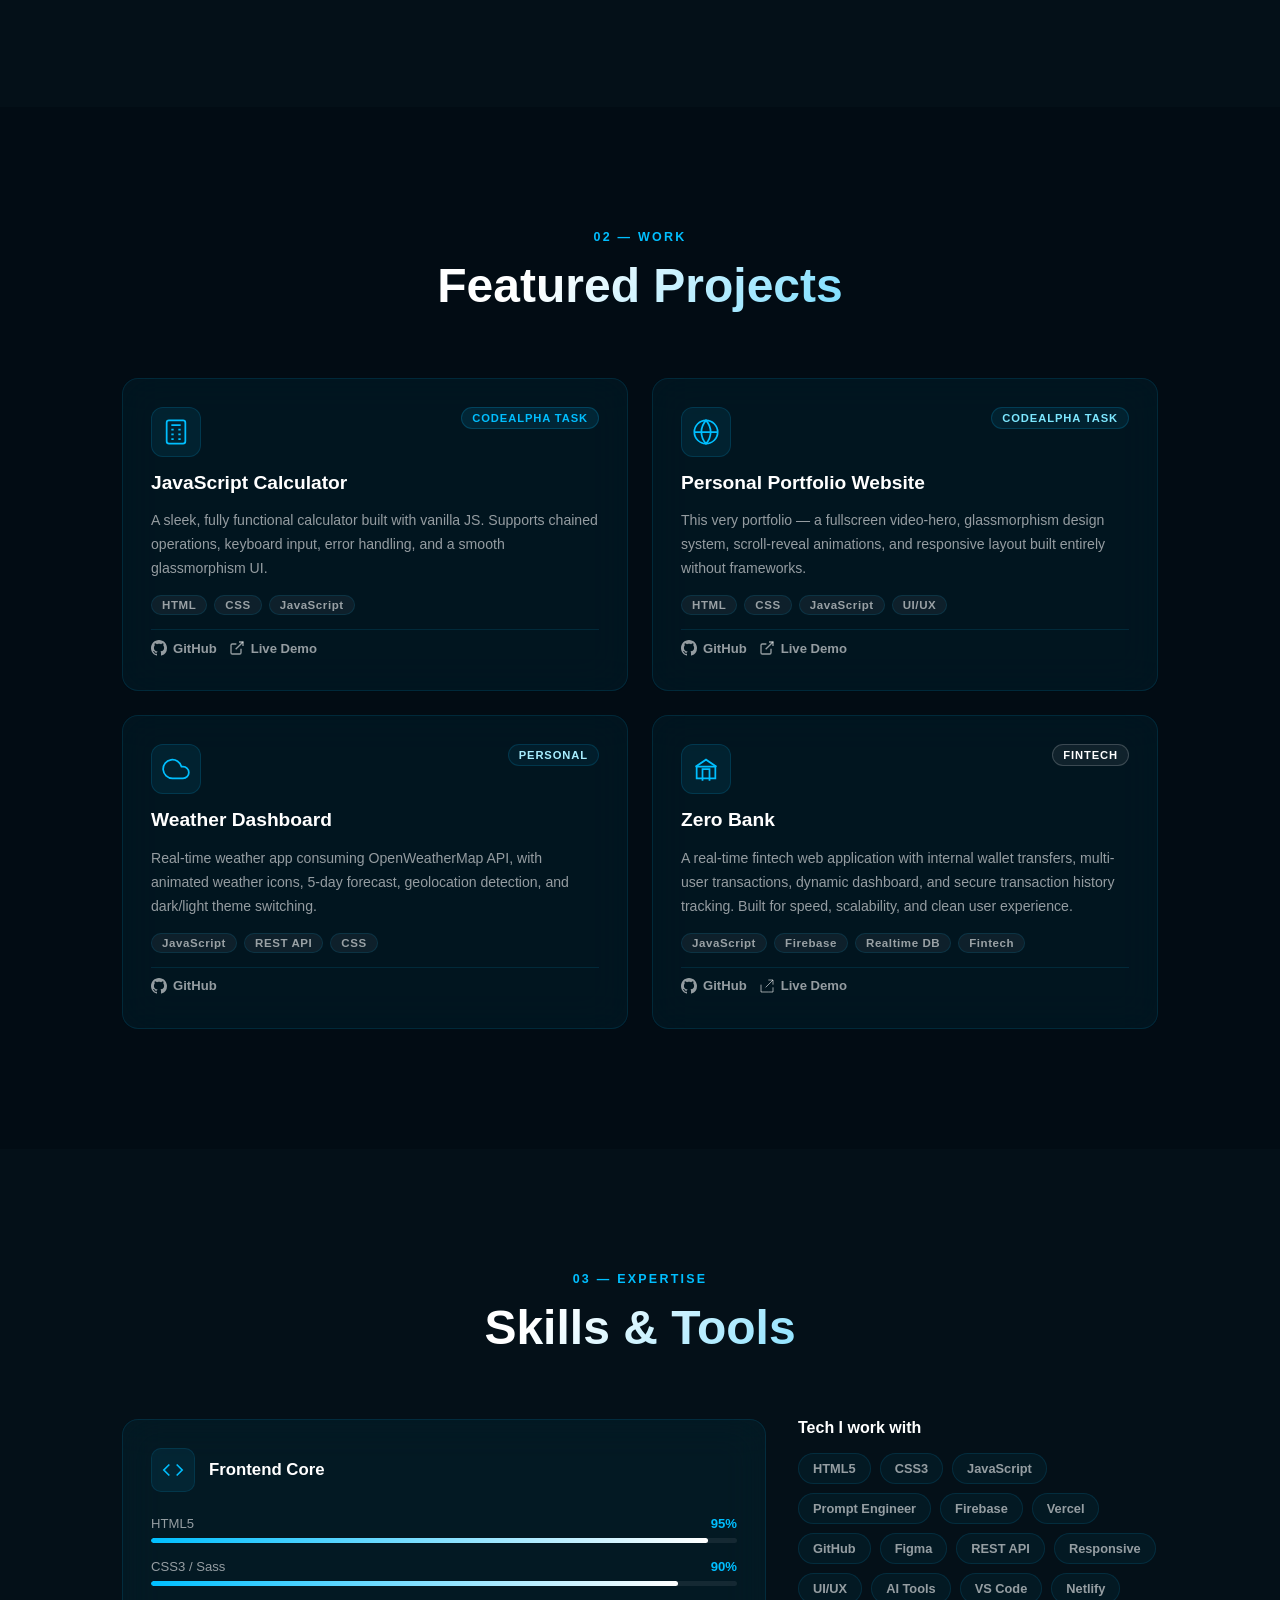
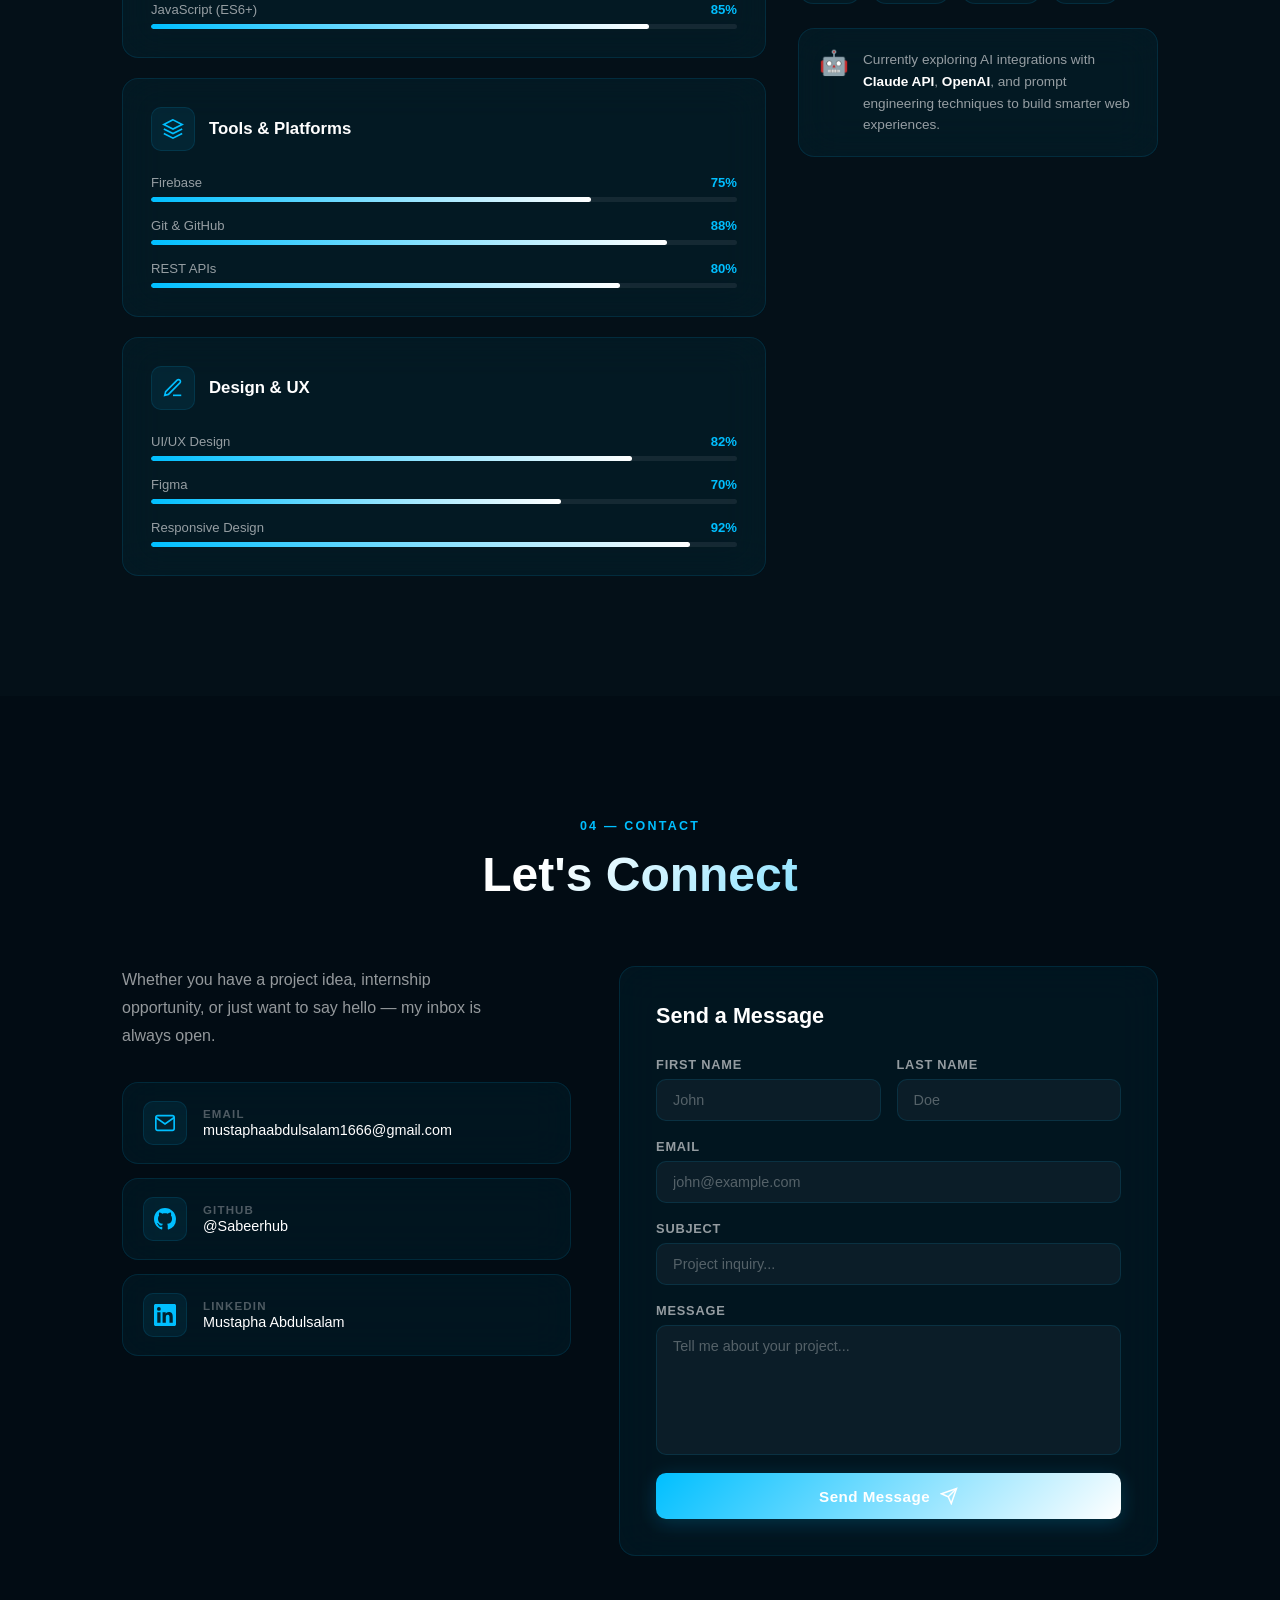
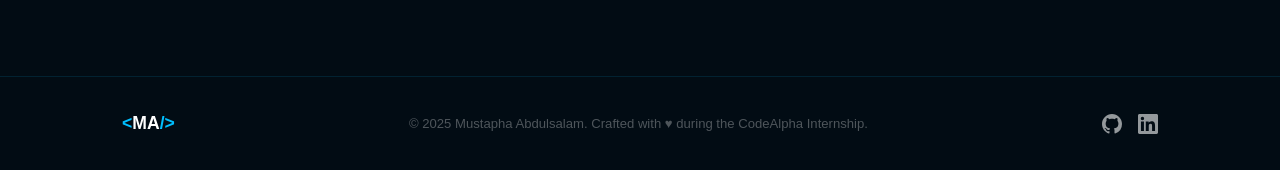
==== commit 02a1a31e: "Update index.html" ====
--- a/index.html
+++ b/index.html
@@ -98,7 +98,7 @@
         <div class="about-image-col reveal">
           <div class="about-img-frame">
    <div class="about-img-placeholder">
-  <img src="/img.png" alt="Mustapha Abdulsalam" />
+  <img src="/ss1.jpg" alt="Mustapha Abdulsalam" />
 </div>
             <div class="about-img-border"></div>
             <div class="about-img-dot about-img-dot--1"></div>
--- a/style.css
+++ b/style.css
@@ -215,35 +215,43 @@
   position: absolute;
   inset: 0;
   z-index: 0;
-}
+  overflow: hidden;
+}
+
+/* VIDEO */
 .hero-video {
-  width: 100%; height: 100%;
+  width: 100%;
+  height: 100%;
   object-fit: cover;
   pointer-events: none;
-}
+
+  /* Performance boost */
+  transform: translateZ(0);
+  will-change: transform;
+  backface-visibility: hidden;
+}
+
+/* OVERLAY (lighter) */
 .hero-overlay {
   position: absolute;
   inset: 0;
-  background:
-    linear-gradient(180deg, rgba(2,12,20,0.55) 0%, rgba(2,12,20,0.38) 50%, rgba(2,12,20,0.85) 100%),
-    radial-gradient(ellipse 80% 80% at 50% 0%, rgba(0,191,255,0.10) 0%, transparent 70%);
-}
-
-/* Fallback animated gradient when no video */
+  background: linear-gradient(
+    180deg,
+    rgba(2,12,20,0.55) 0%,
+    rgba(2,12,20,0.4) 50%,
+    rgba(2,12,20,0.85) 100%
+  );
+}
+
+/* FALLBACK BACKGROUND (NO HEAVY ANIMATION) */
 .hero-video-wrap::before {
   content: '';
   position: absolute;
   inset: 0;
   background:
-    radial-gradient(ellipse 120% 120% at 20% 110%, rgba(0,191,255,0.18) 0%, transparent 55%),
-    radial-gradient(ellipse 80% 80% at 80% -20%, rgba(255,255,255,0.06) 0%, transparent 55%),
-    linear-gradient(160deg, #020c14 0%, #041018 50%, #021018 100%);
+    radial-gradient(circle at 20% 100%, rgba(0,191,255,0.15), transparent 60%),
+    linear-gradient(160deg, #020c14, #041018, #021018);
   z-index: -1;
-  animation: bgShift 10s ease-in-out infinite alternate;
-}
-@keyframes bgShift {
-  from { filter: hue-rotate(0deg); }
-  to   { filter: hue-rotate(20deg); }
 }
 
 .hero-content {
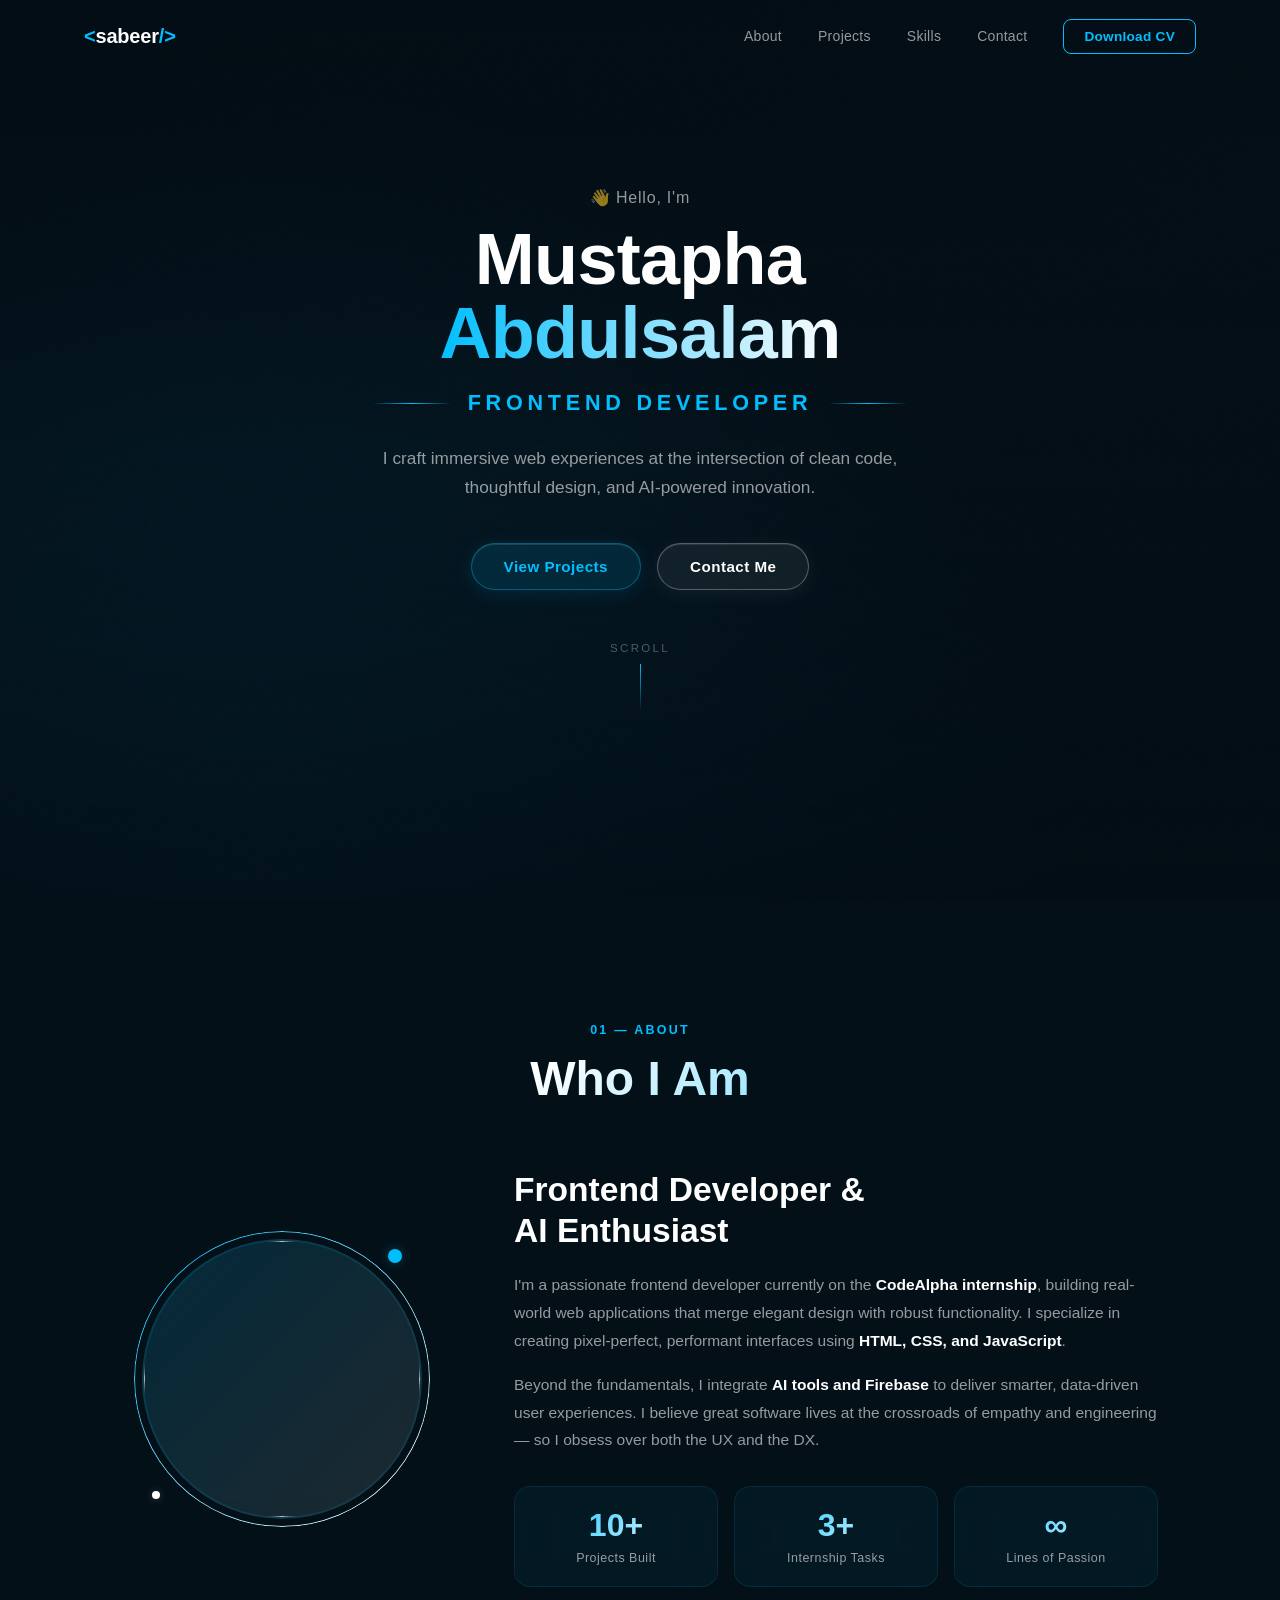
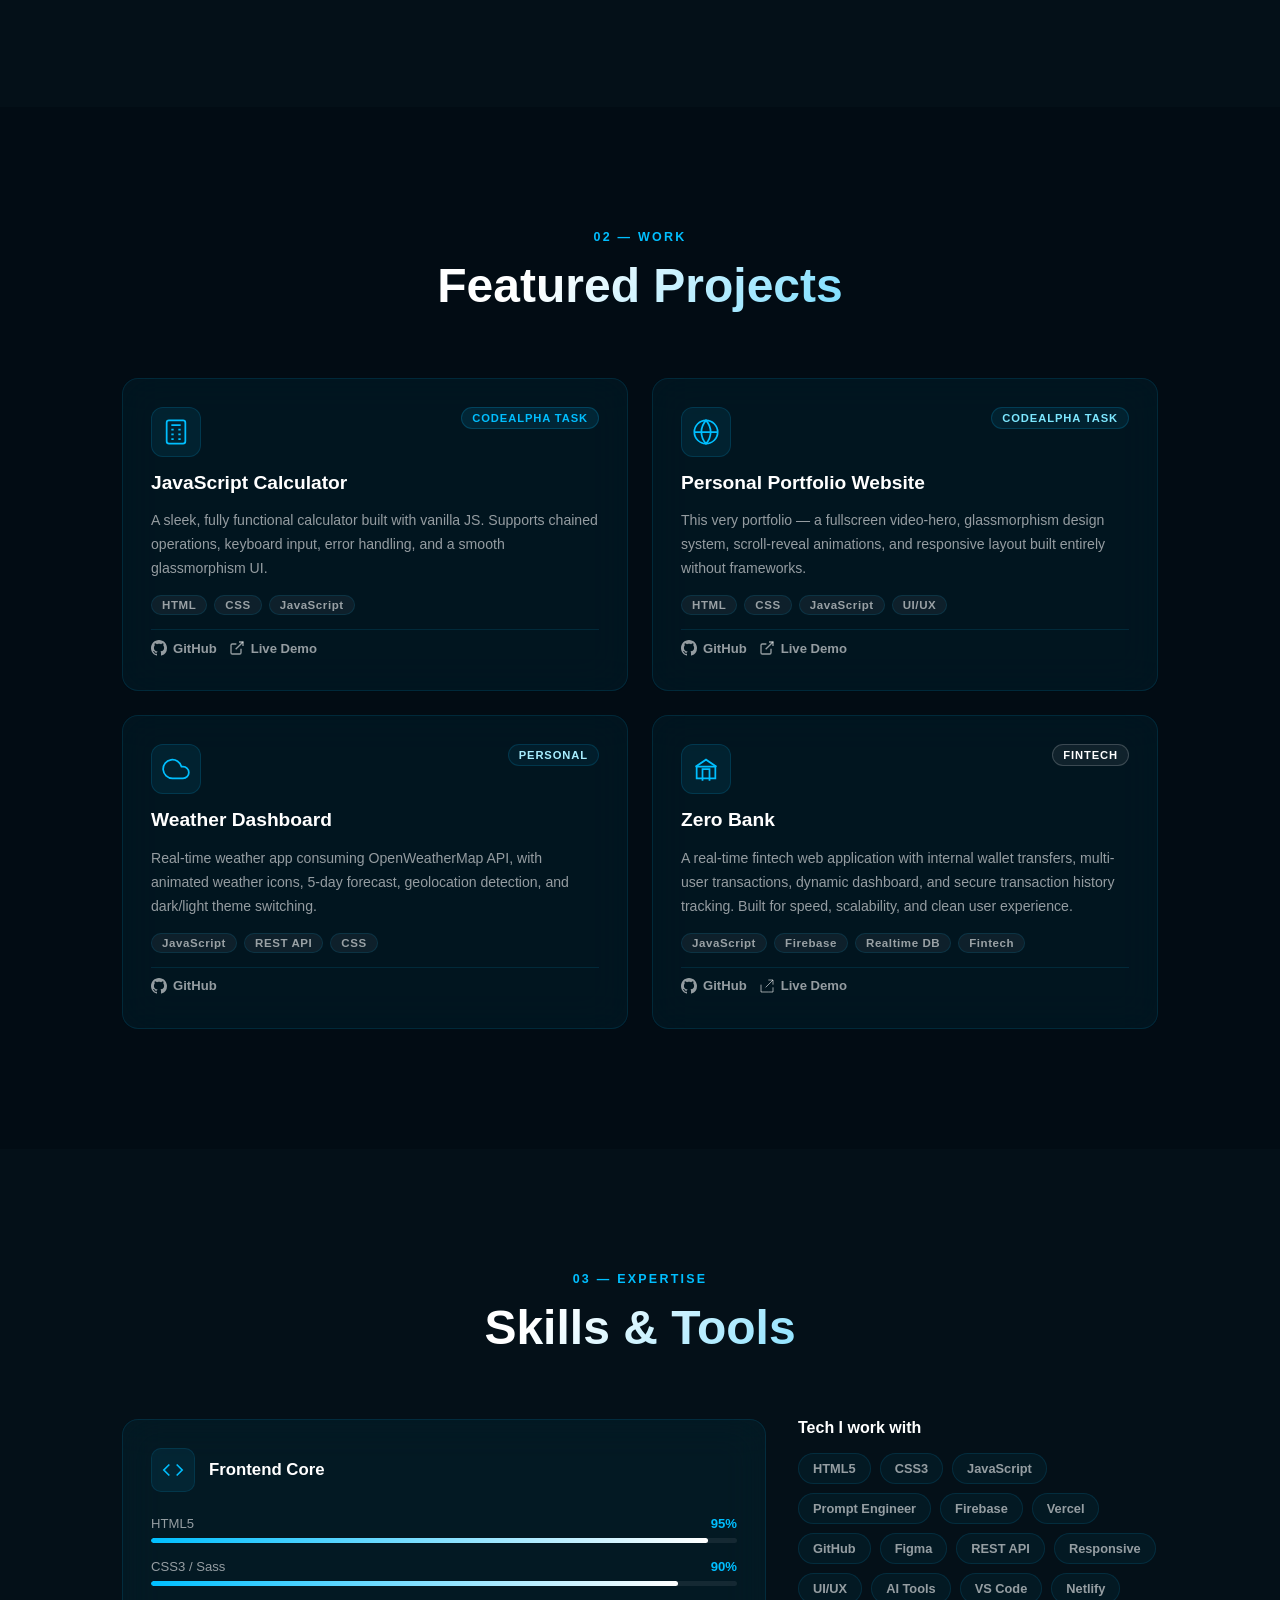
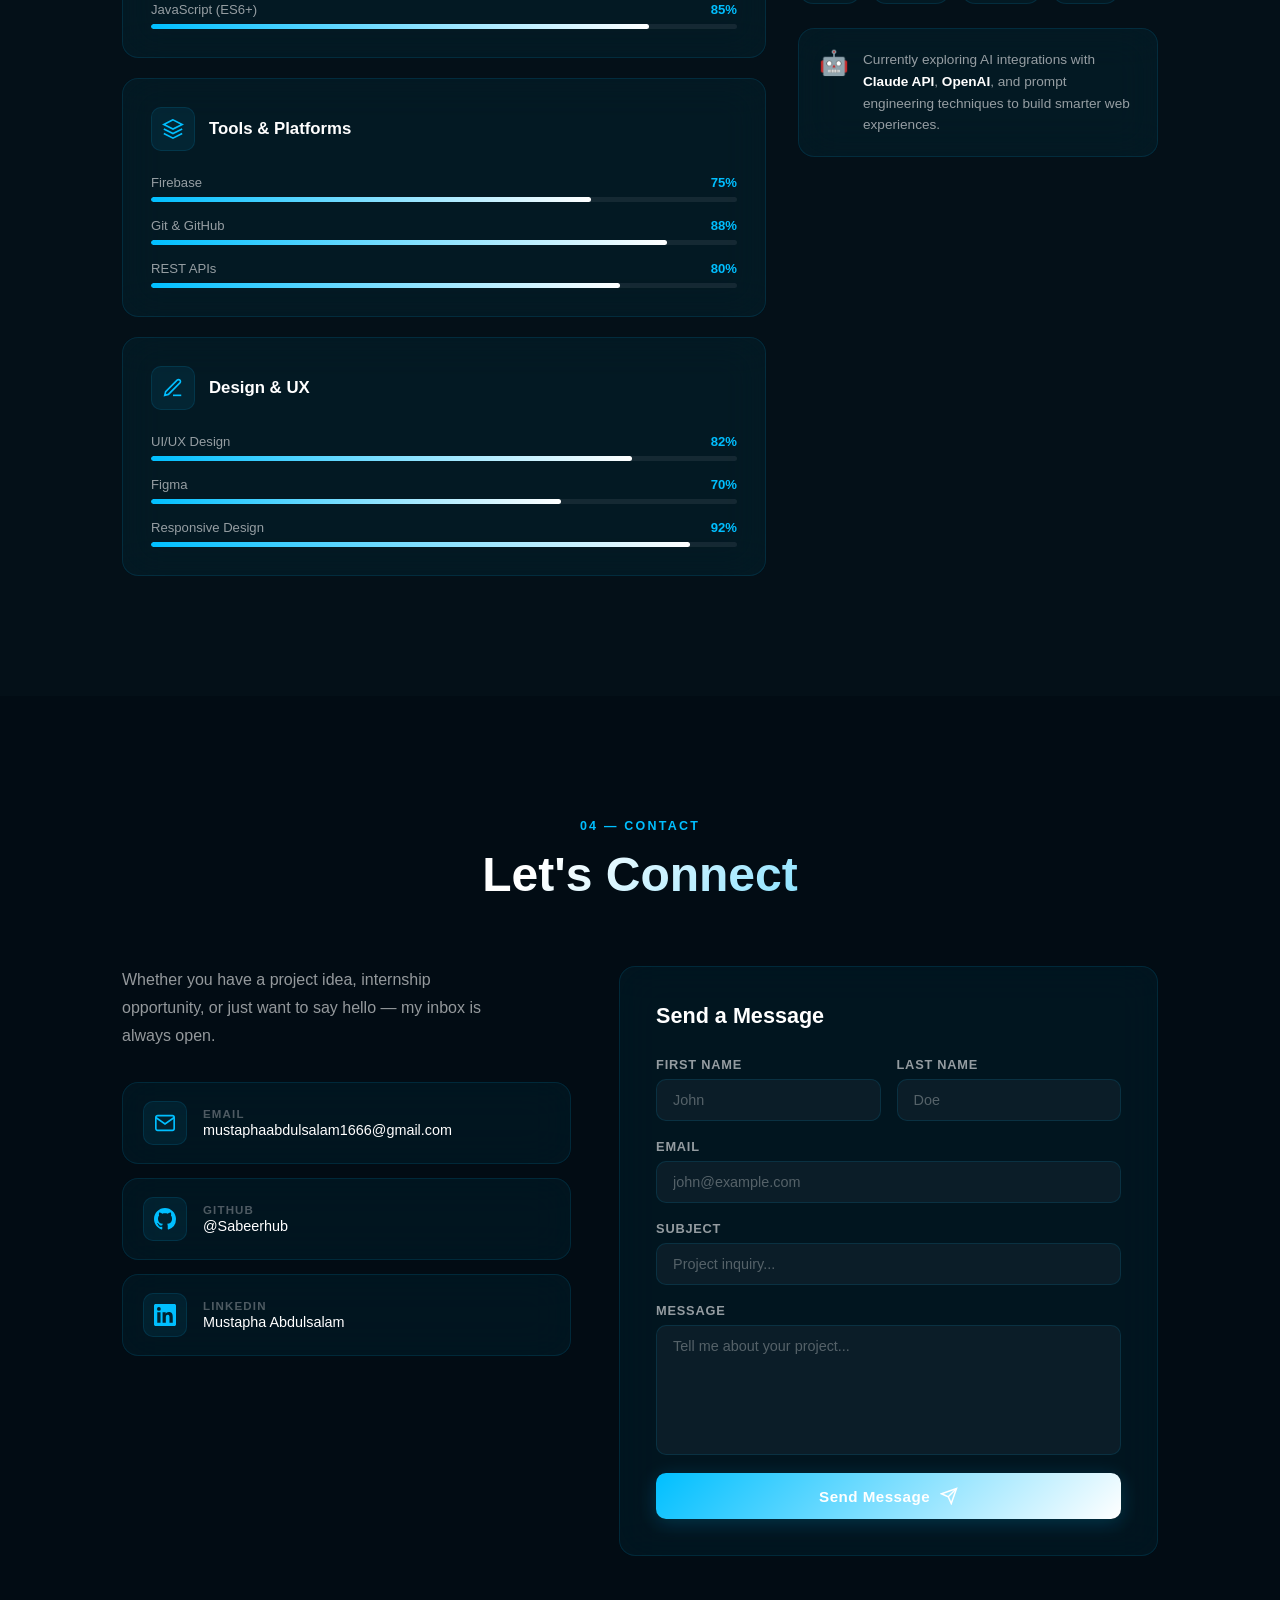
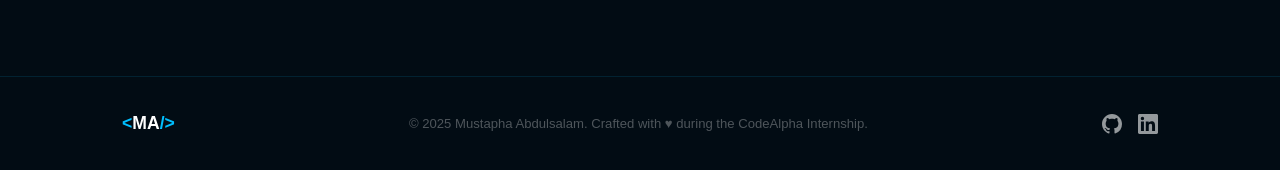
==== commit f04b9dba: "Update image source in index.html Replaced the image source in the about section." ====
--- a/index.html
+++ b/index.html
@@ -98,7 +98,7 @@
         <div class="about-image-col reveal">
           <div class="about-img-frame">
    <div class="about-img-placeholder">
-  <img src="/ss1.jpg" alt="Mustapha Abdulsalam" />
+  <img src="./assets/img.png" />
 </div>
             <div class="about-img-border"></div>
             <div class="about-img-dot about-img-dot--1"></div>
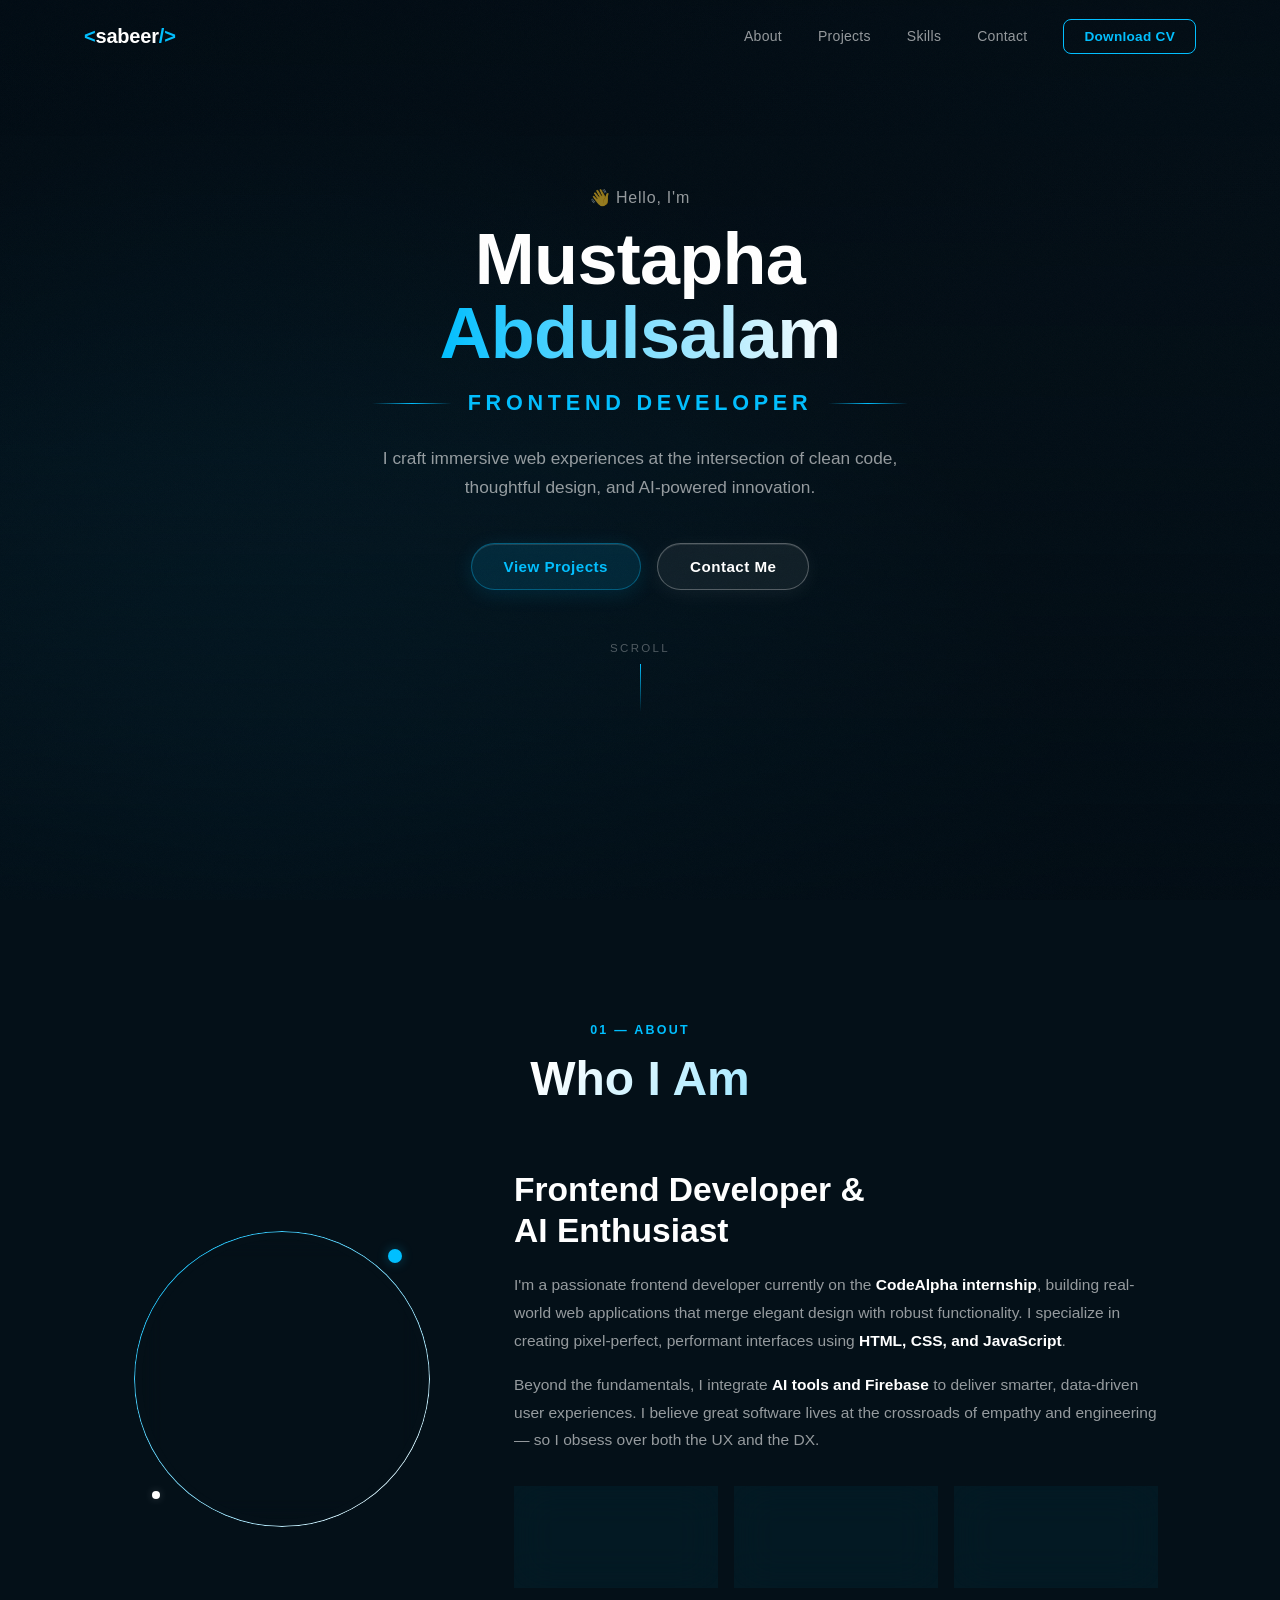
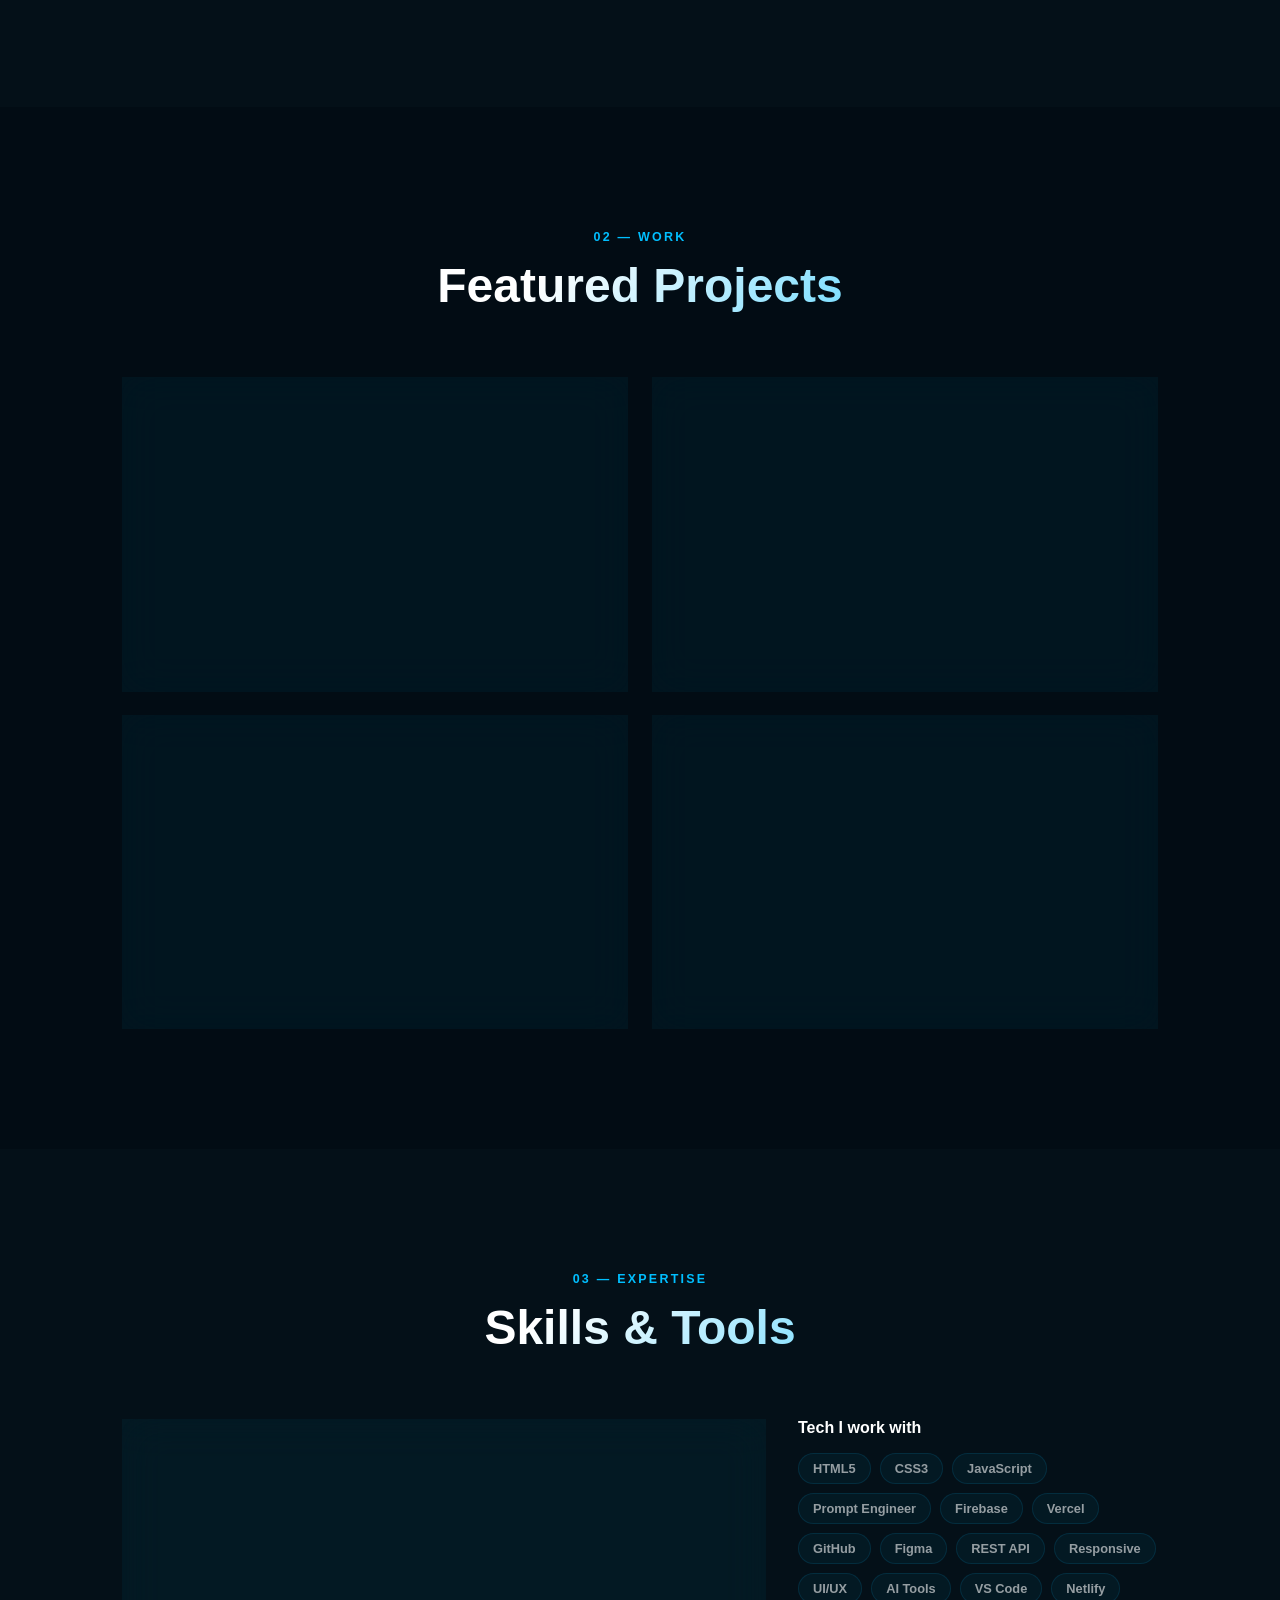
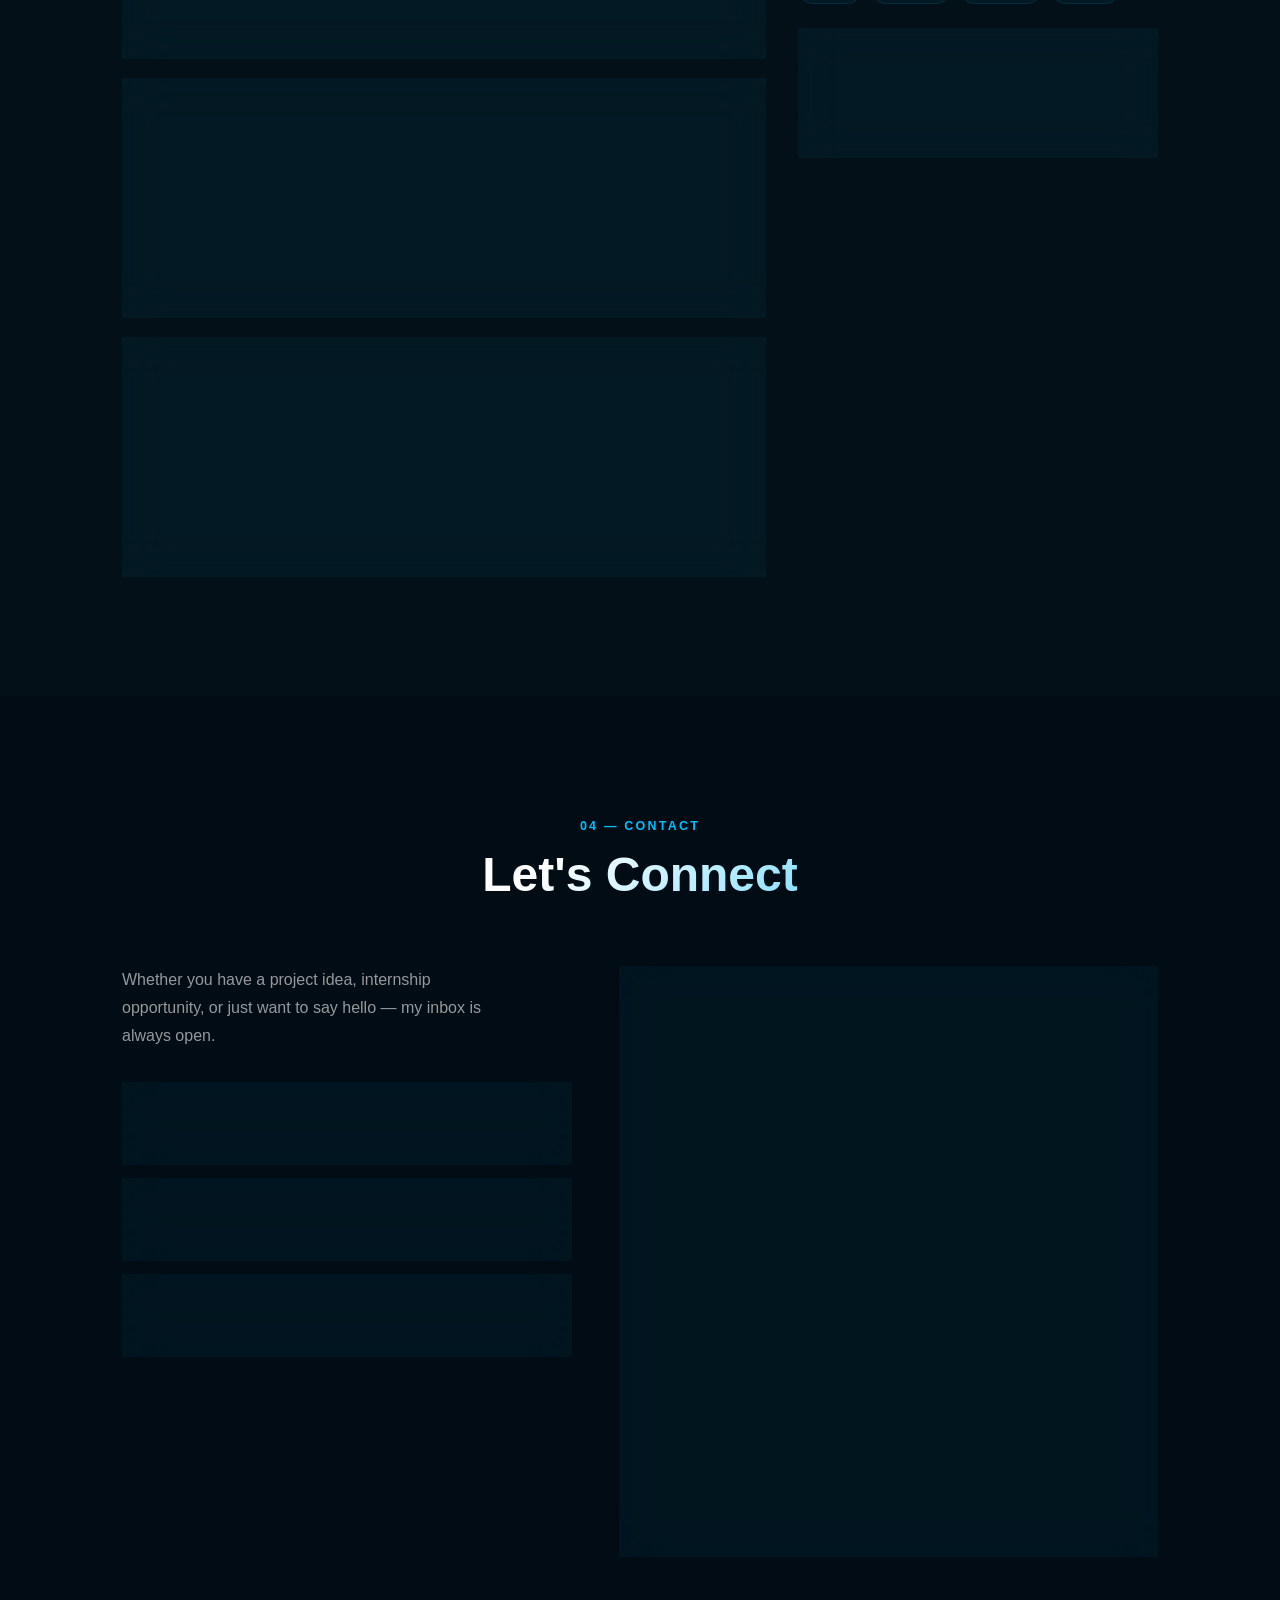
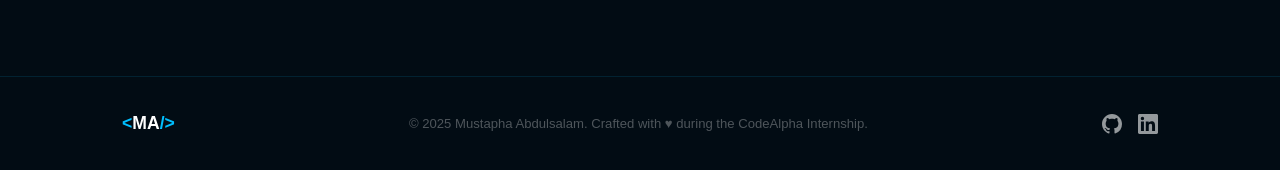
==== commit 9ba87f29: "Update image source in index.html" ====
--- a/index.html
+++ b/index.html
@@ -98,7 +98,7 @@
         <div class="about-image-col reveal">
           <div class="about-img-frame">
    <div class="about-img-placeholder">
-  <img src="./assets/img.png" />
+  <img src="./assets/ss1.jpg" />
 </div>
             <div class="about-img-border"></div>
             <div class="about-img-dot about-img-dot--1"></div>
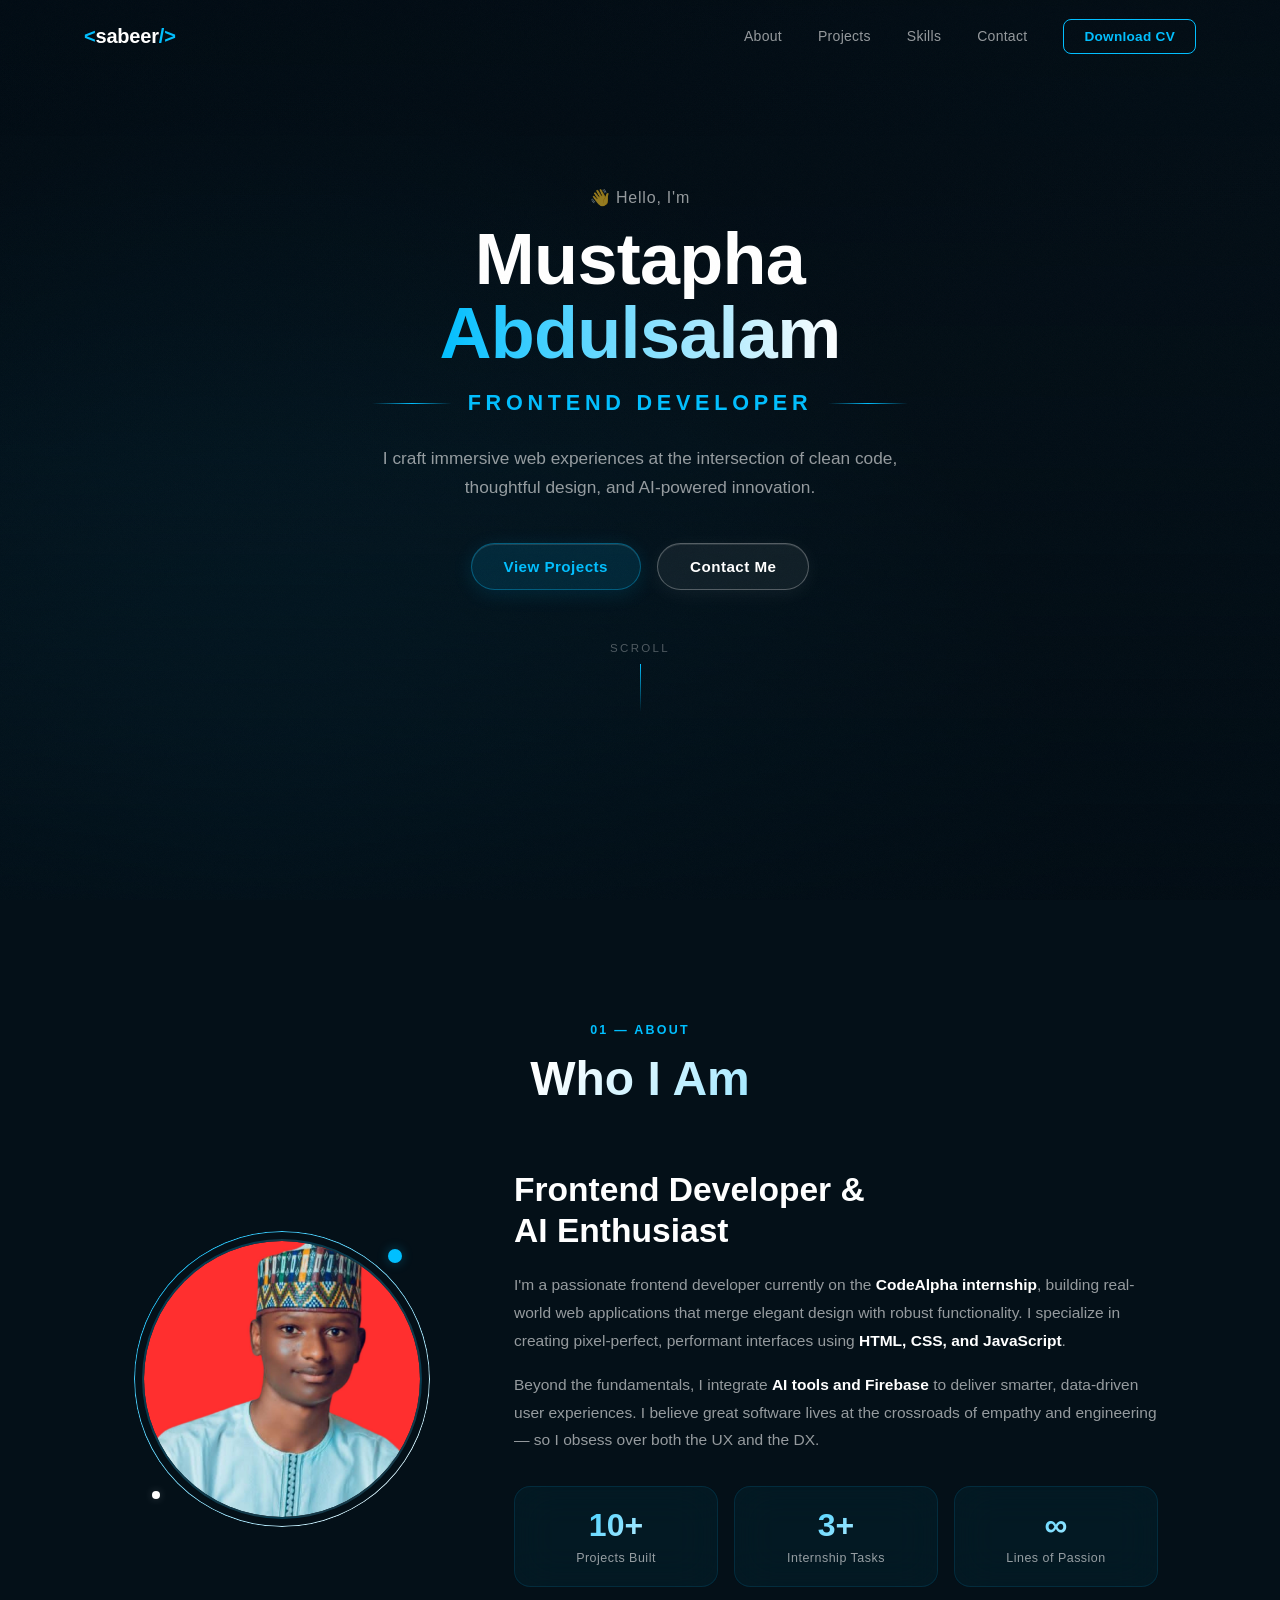
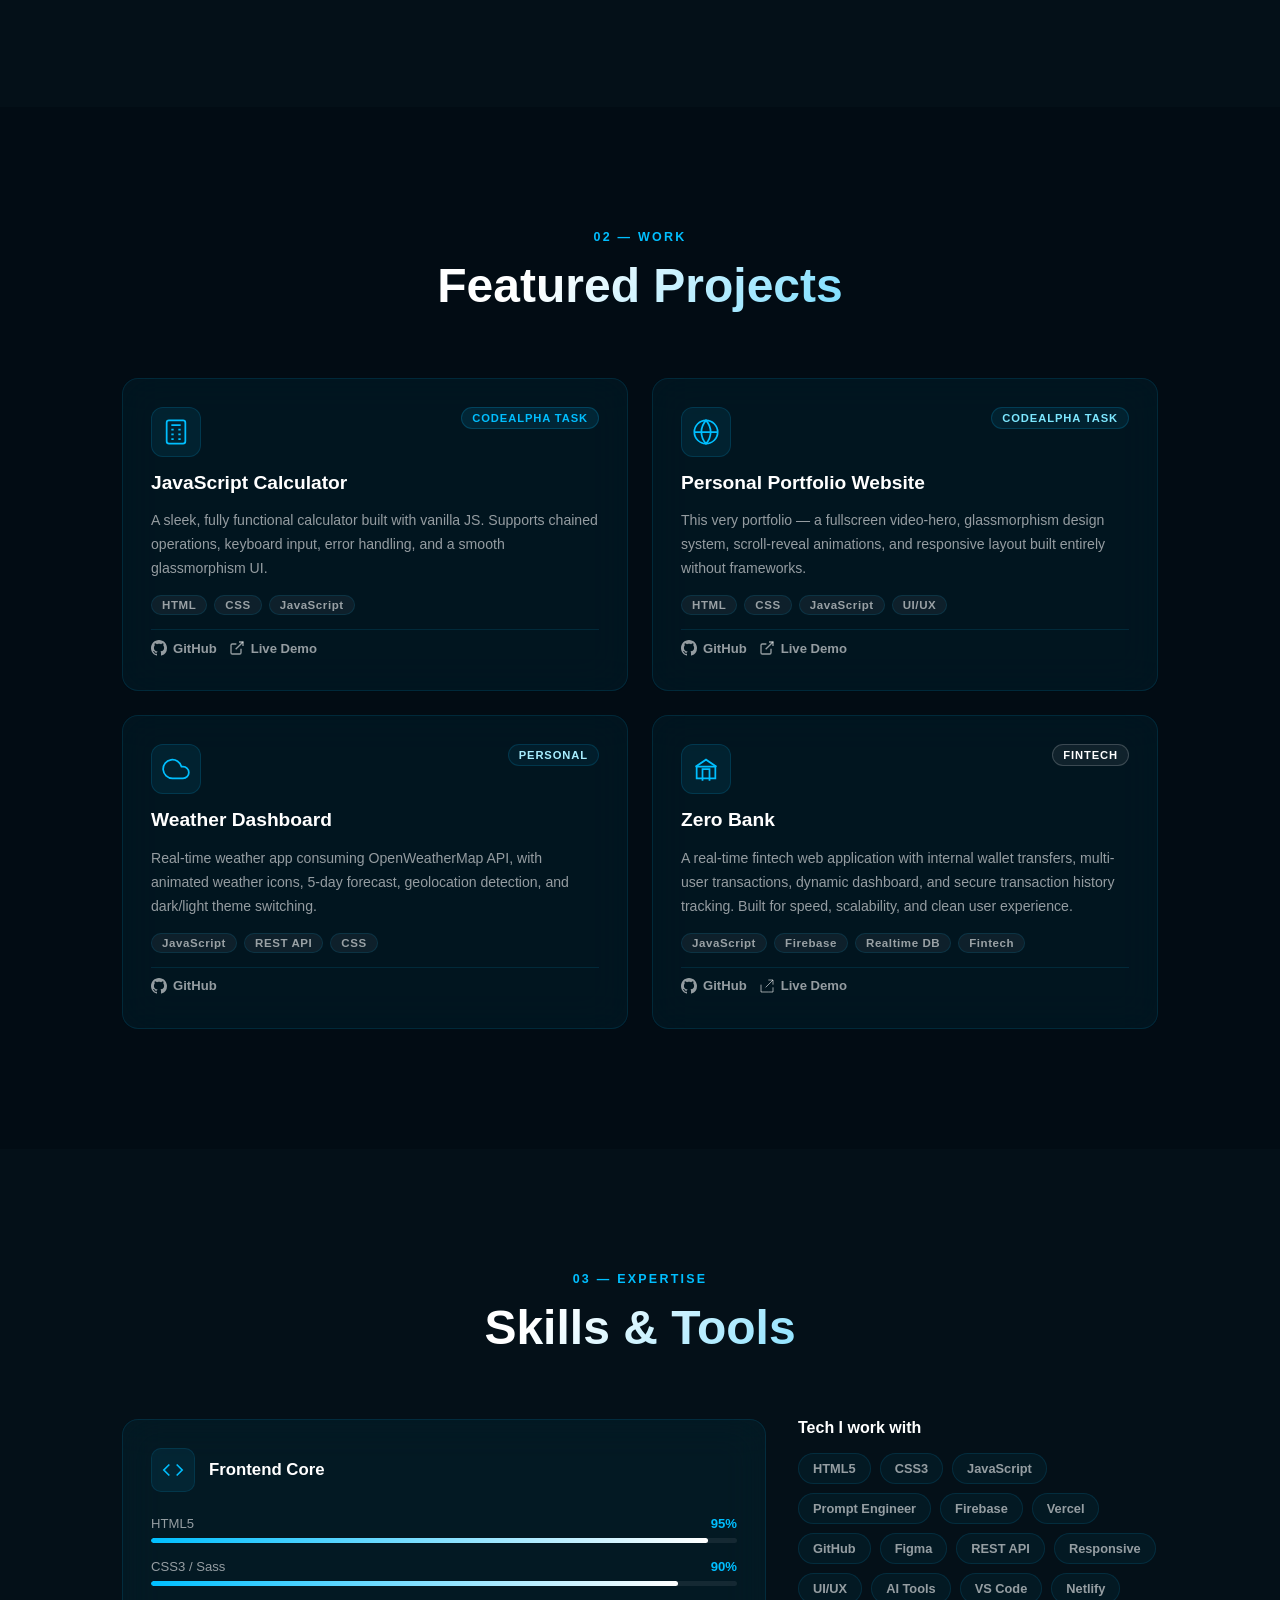
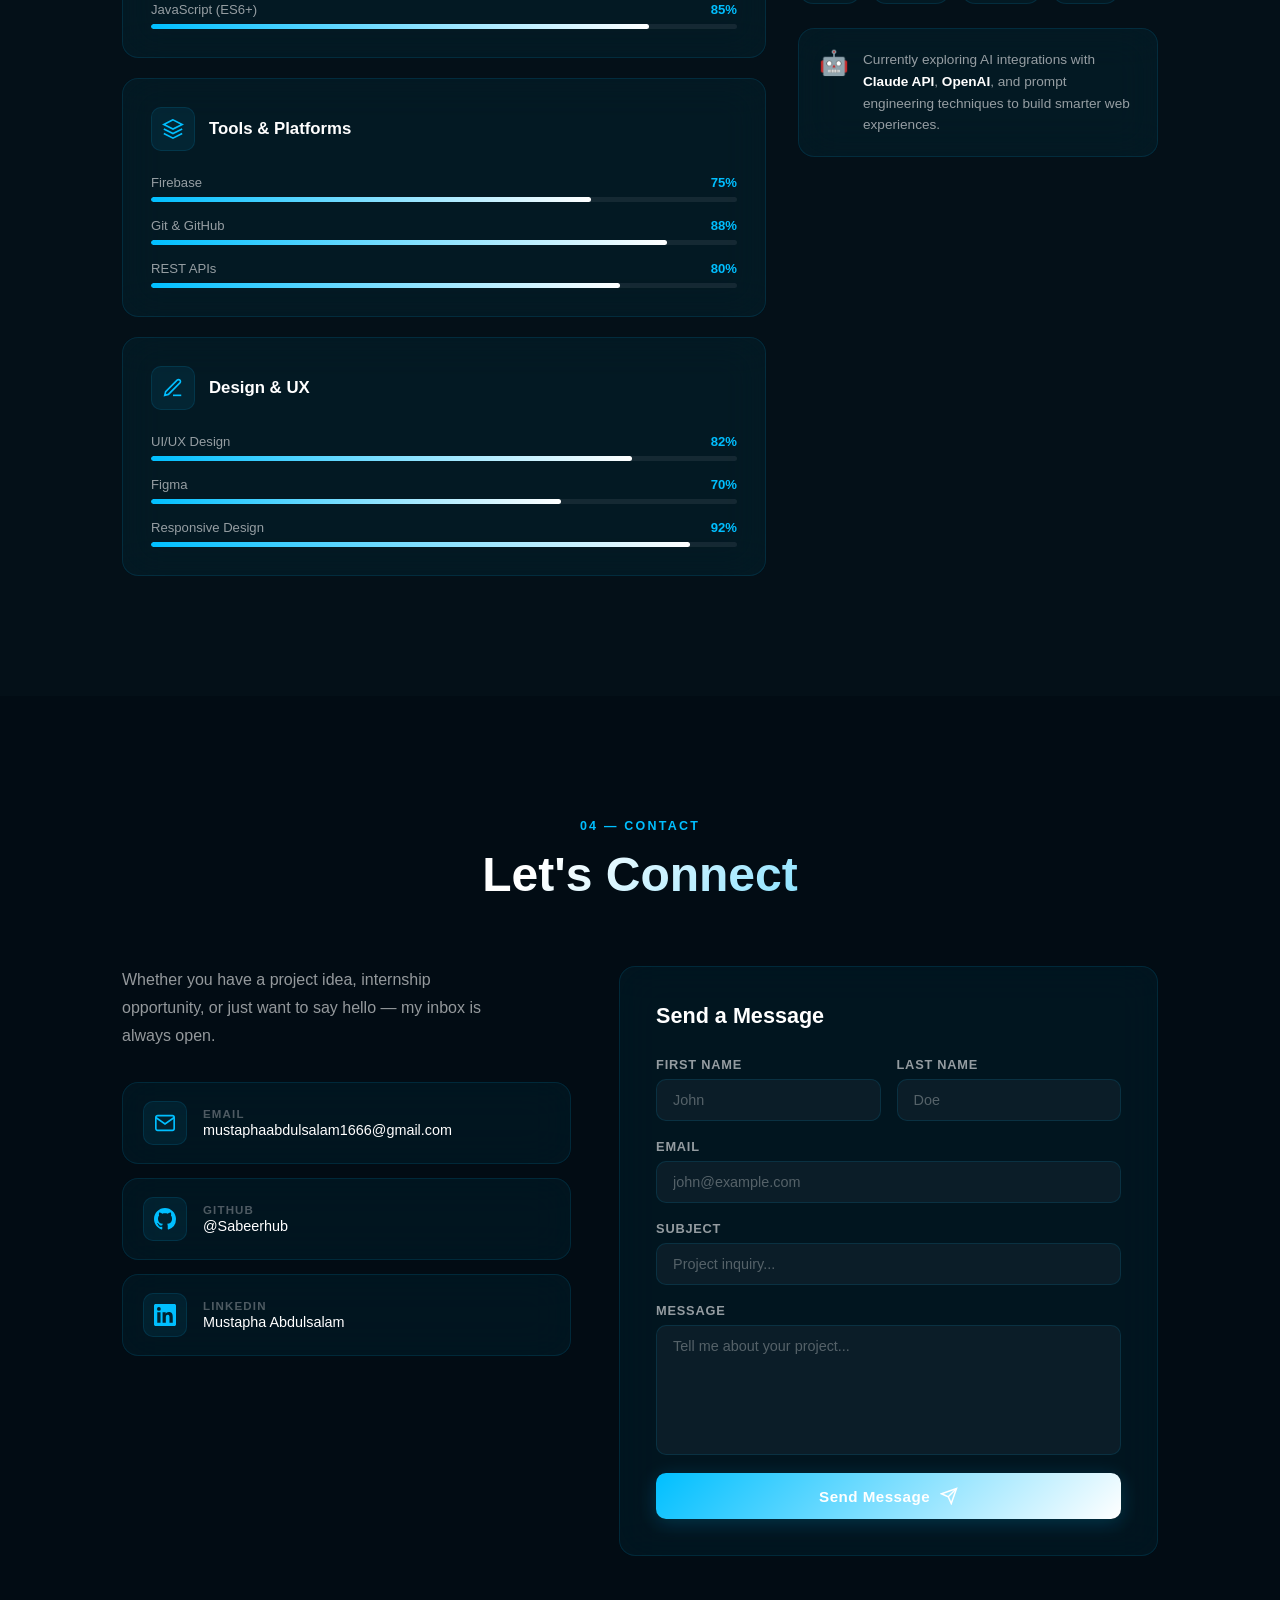
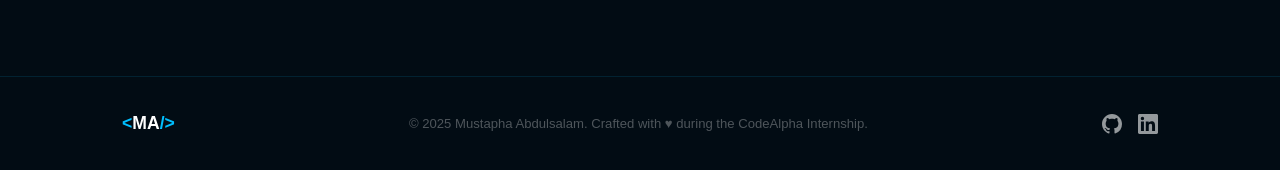
==== commit 6b3d5465: "Update CV download link in index.html" ====
--- a/index.html
+++ b/index.html
@@ -24,7 +24,7 @@
         <li><a href="#skills" class="nav-link">Skills</a></li>
         <li><a href="#contact" class="nav-link">Contact</a></li>
         <li>
-          <a href="Mustapha_Abdulsalam_CV.pdf" download class="nav-cta">
+          <a href="/assets/mustapha_abdulsalamCV.pdf" download class="nav-cta">
             Download CV
           </a>
         </li>
